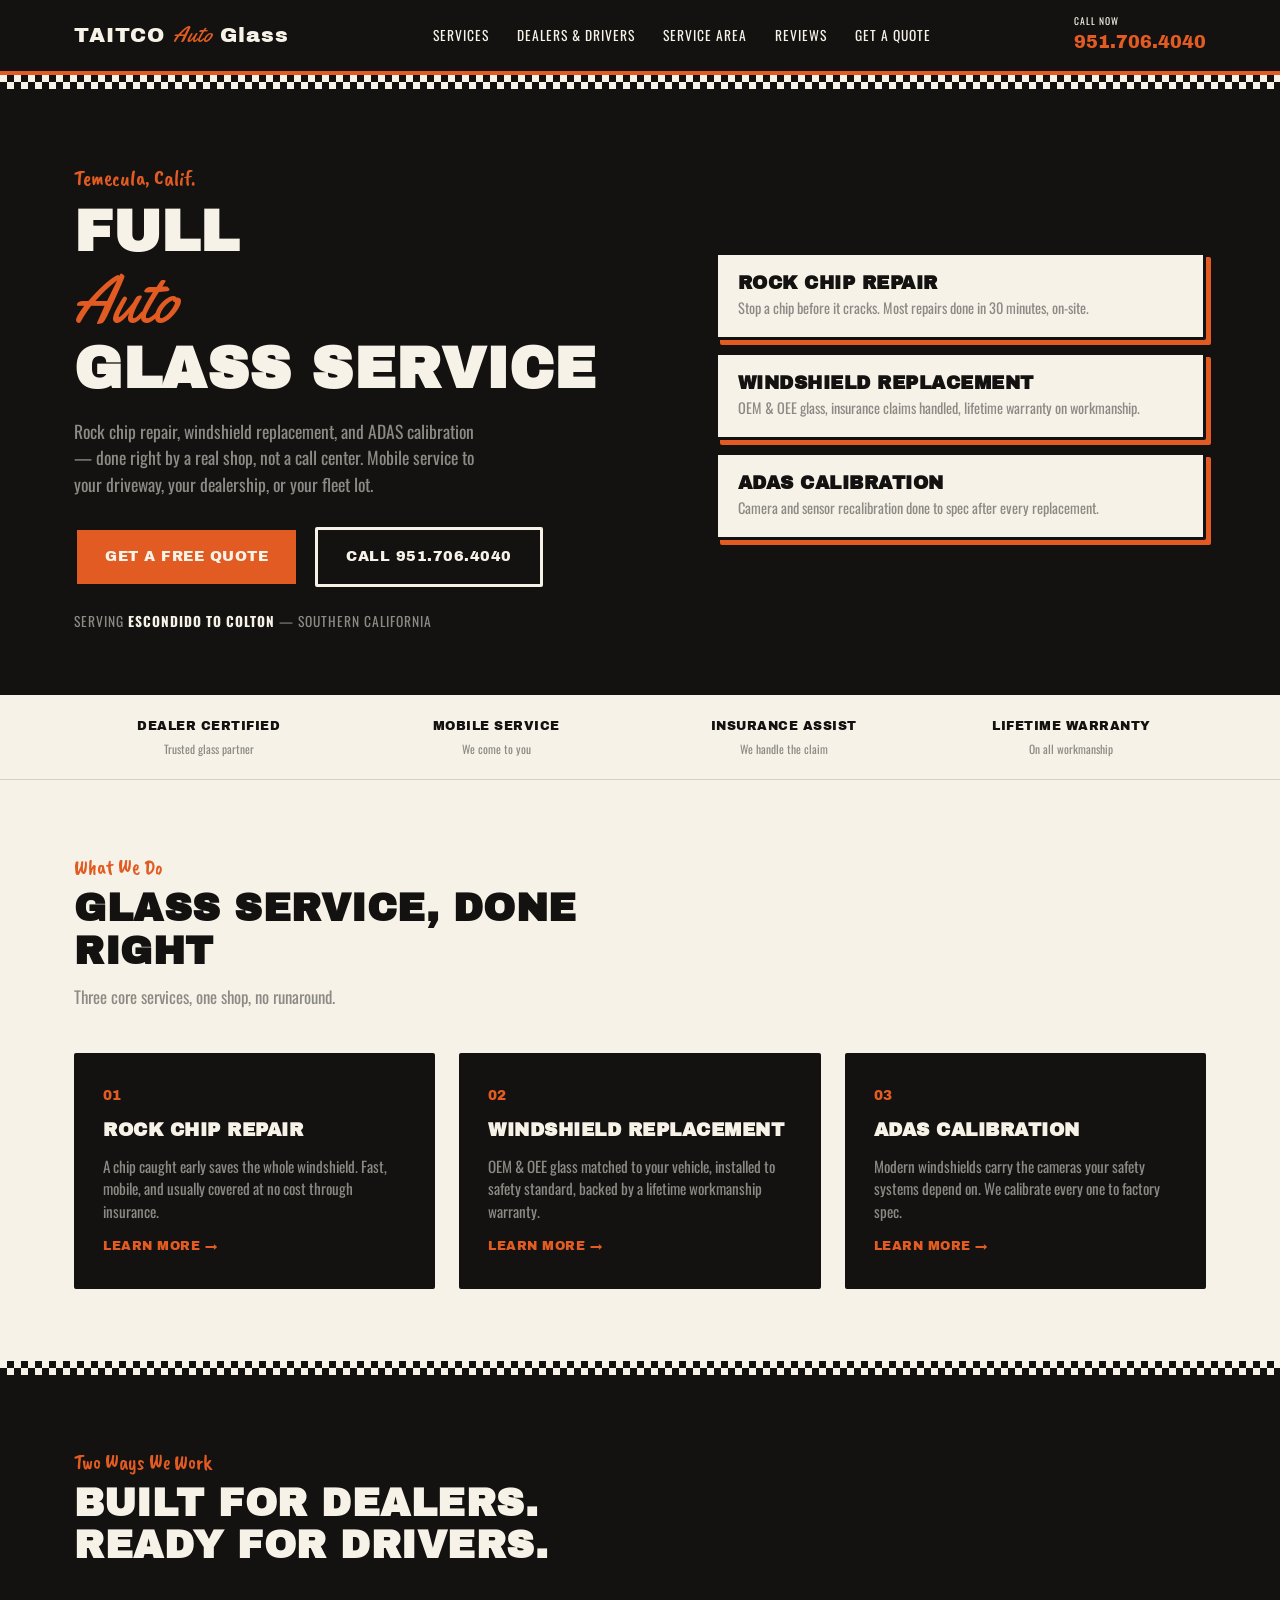
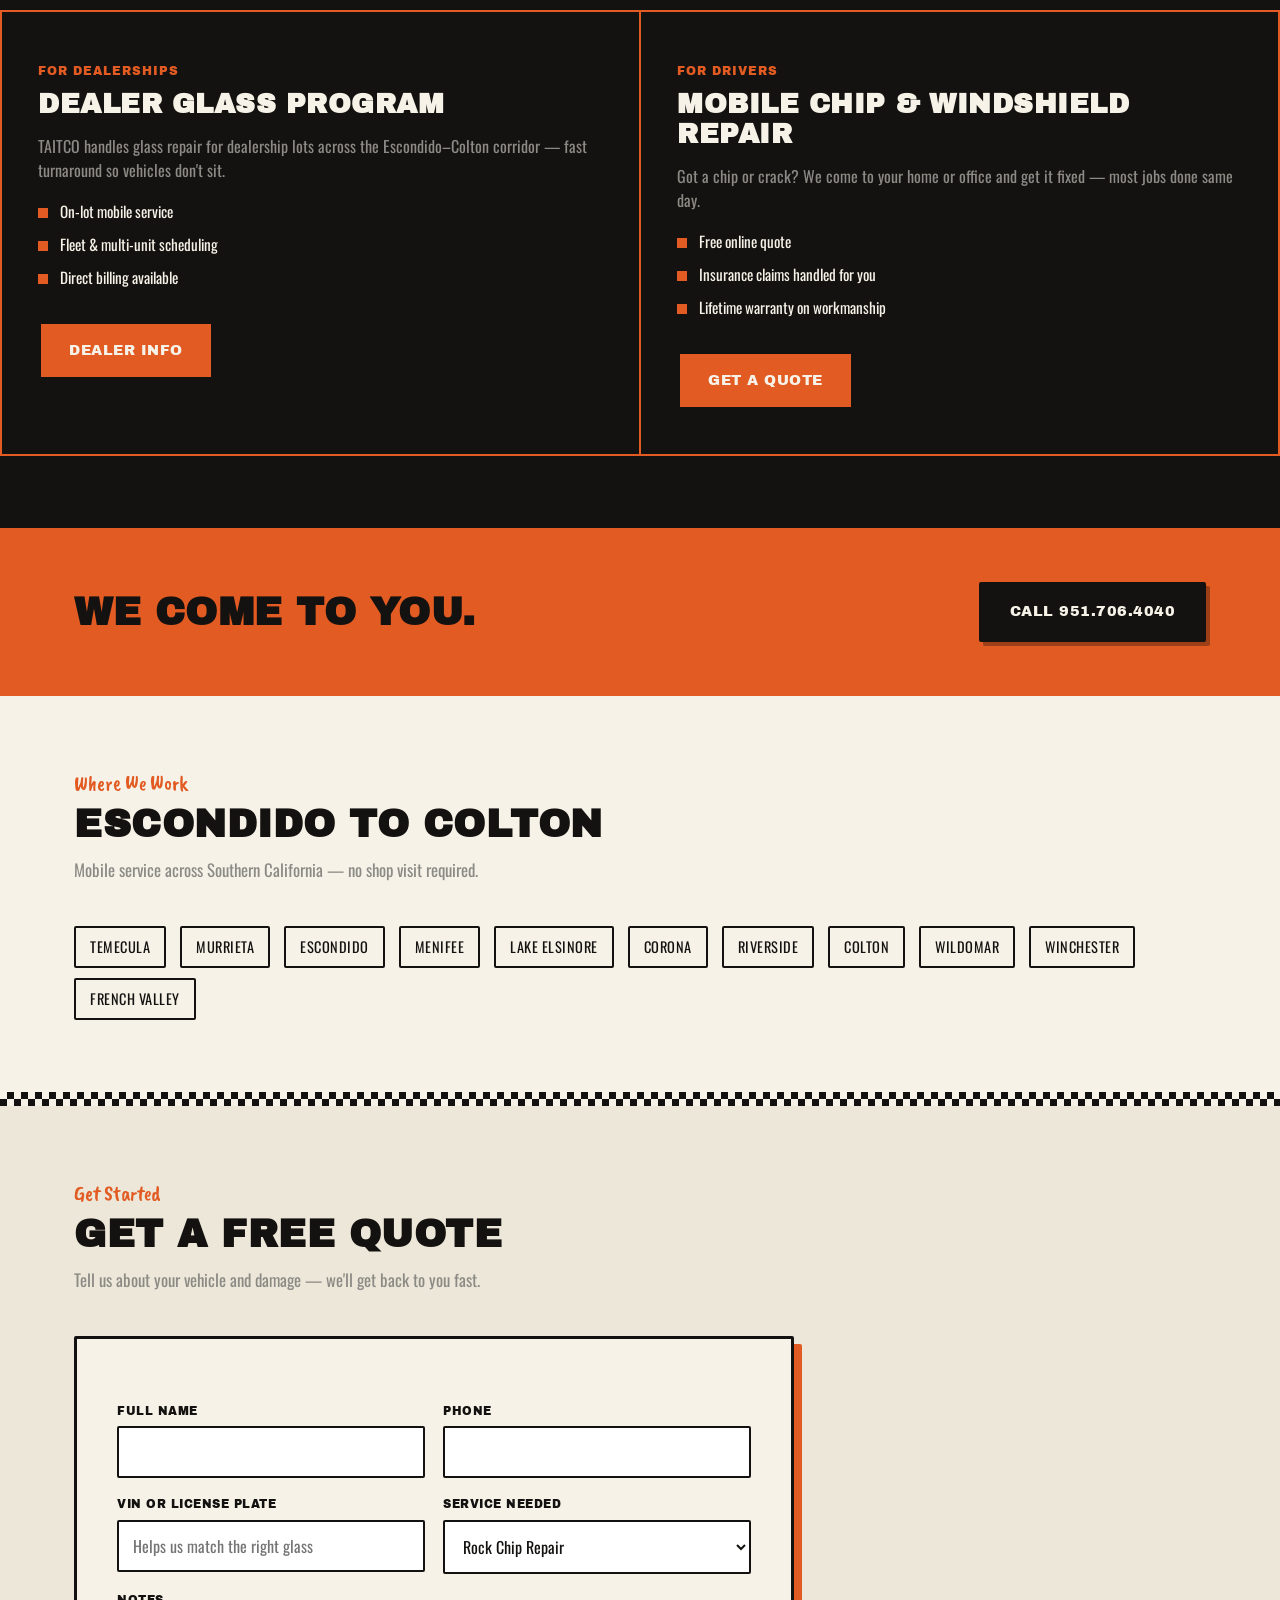
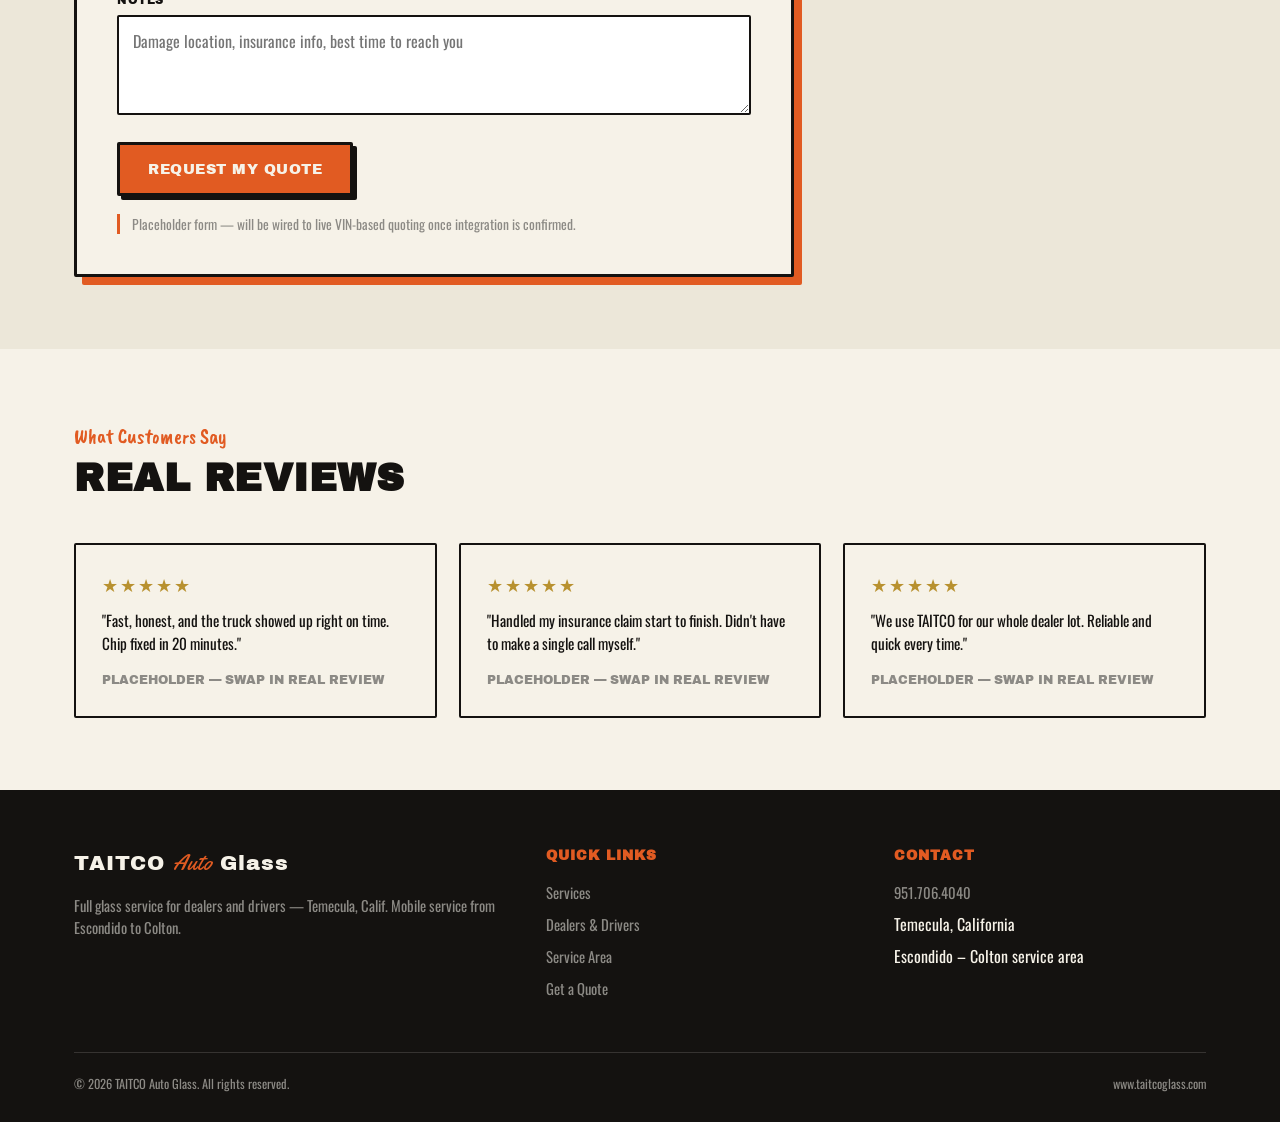
==== index.html @ d85e145a "Homepage scaffold: hero, services, dealer/retail split, quote form, reviews, footer" ====
<!DOCTYPE html>
<html lang="en">
<head>
<meta charset="UTF-8">
<meta name="viewport" content="width=device-width, initial-scale=1.0">
<title>TAITCO Auto Glass | Windshield Repair &amp; Replacement — Temecula, CA</title>
<meta name="description" content="TAITCO Auto Glass — rock chip repair, windshield replacement, and ADAS calibration for dealers and drivers from Escondido to Colton. Mobile service. Call 951.706.4040.">
<link rel="preconnect" href="https://fonts.googleapis.com">
<link href="https://fonts.googleapis.com/css2?family=Archivo+Black&family=Caveat+Brush&family=Oswald:wght@400;500;600&family=Yellowtail&display=swap" rel="stylesheet">
<link rel="stylesheet" href="css/style.css">
</head>
<body>

<header class="site-header">
  <div class="wrap">
    <div class="brand">TAITCO <span class="script">Auto</span> Glass</div>
    <nav class="main-nav">
      <a href="#services">Services</a>
      <a href="#dealer-retail">Dealers &amp; Drivers</a>
      <a href="#service-area">Service Area</a>
      <a href="#reviews">Reviews</a>
      <a href="#quote">Get a Quote</a>
    </nav>
    <a href="tel:9517064040" class="header-phone">
      <small>Call Now</small>
      951.706.4040
    </a>
  </div>
</header>

<div class="flag-divider"></div>

<!-- HERO -->
<section class="hero">
  <div class="wrap">
    <div>
      <span class="hero-eyebrow">Temecula, Calif.</span>
      <h1>Full <span class="script">Auto</span> Glass Service</h1>
      <p class="hero-sub">Rock chip repair, windshield replacement, and ADAS calibration — done right by a real shop, not a call center. Mobile service to your driveway, your dealership, or your fleet lot.</p>
      <div class="hero-actions">
        <a href="#quote" class="btn btn-primary">Get a Free Quote</a>
        <a href="tel:9517064040" class="btn btn-ghost" style="border-color:#F6F2E8;color:#F6F2E8;">Call 951.706.4040</a>
      </div>
      <p class="hero-service-area">Serving <strong>Escondido to Colton</strong> &mdash; Southern California</p>
    </div>
    <div class="hero-services">
      <div class="hero-service-card">
        <h3>Rock Chip Repair</h3>
        <p>Stop a chip before it cracks. Most repairs done in 30 minutes, on-site.</p>
      </div>
      <div class="hero-service-card">
        <h3>Windshield Replacement</h3>
        <p>OEM &amp; OEE glass, insurance claims handled, lifetime warranty on workmanship.</p>
      </div>
      <div class="hero-service-card">
        <h3>ADAS Calibration</h3>
        <p>Camera and sensor recalibration done to spec after every replacement.</p>
      </div>
    </div>
  </div>
</section>

<!-- TRUST BAR -->
<div class="trust-bar">
  <div class="wrap">
    <div class="trust-item">Dealer Certified<span>Trusted glass partner</span></div>
    <div class="trust-item">Mobile Service<span>We come to you</span></div>
    <div class="trust-item">Insurance Assist<span>We handle the claim</span></div>
    <div class="trust-item">Lifetime Warranty<span>On all workmanship</span></div>
  </div>
</div>

<!-- SERVICES -->
<section id="services">
  <div class="wrap">
    <div class="section-head">
      <span class="section-eyebrow">What We Do</span>
      <h2>Glass Service, Done Right</h2>
      <p>Three core services, one shop, no runaround.</p>
    </div>
    <div class="services-grid">
      <div class="service-card">
        <span class="num">01</span>
        <h3>Rock Chip Repair</h3>
        <p>A chip caught early saves the whole windshield. Fast, mobile, and usually covered at no cost through insurance.</p>
        <a href="services/rock-chip-repair.html" class="learn">Learn More &rarr;</a>
      </div>
      <div class="service-card">
        <span class="num">02</span>
        <h3>Windshield Replacement</h3>
        <p>OEM &amp; OEE glass matched to your vehicle, installed to safety standard, backed by a lifetime workmanship warranty.</p>
        <a href="services/windshield-replacement.html" class="learn">Learn More &rarr;</a>
      </div>
      <div class="service-card">
        <span class="num">03</span>
        <h3>ADAS Calibration</h3>
        <p>Modern windshields carry the cameras your safety systems depend on. We calibrate every one to factory spec.</p>
        <a href="services/adas-calibration.html" class="learn">Learn More &rarr;</a>
      </div>
    </div>
  </div>
</section>

<div class="flag-divider"></div>

<!-- DEALER / RETAIL SPLIT -->
<section id="dealer-retail" class="split">
  <div class="wrap">
    <div class="section-head" style="color:#F6F2E8;">
      <span class="section-eyebrow">Two Ways We Work</span>
      <h2 style="color:#F6F2E8;">Built for Dealers. Ready for Drivers.</h2>
    </div>
  </div>
  <div class="split-grid">
    <div class="split-panel">
      <span class="tag">For Dealerships</span>
      <h3>Dealer Glass Program</h3>
      <p>TAITCO handles glass repair for dealership lots across the Escondido&ndash;Colton corridor &mdash; fast turnaround so vehicles don't sit.</p>
      <ul>
        <li>On-lot mobile service</li>
        <li>Fleet &amp; multi-unit scheduling</li>
        <li>Direct billing available</li>
      </ul>
      <a href="dealer.html" class="btn btn-primary">Dealer Info</a>
    </div>
    <div class="split-panel">
      <span class="tag">For Drivers</span>
      <h3>Mobile Chip &amp; Windshield Repair</h3>
      <p>Got a chip or crack? We come to your home or office and get it fixed &mdash; most jobs done same day.</p>
      <ul>
        <li>Free online quote</li>
        <li>Insurance claims handled for you</li>
        <li>Lifetime warranty on workmanship</li>
      </ul>
      <a href="#quote" class="btn btn-primary">Get a Quote</a>
    </div>
  </div>
</section>

<!-- MOBILE CALLOUT -->
<div class="mobile-callout">
  <div class="wrap">
    <h2 class="mt-0">We Come To You.</h2>
    <a href="tel:9517064040" class="btn btn-dark">Call 951.706.4040</a>
  </div>
</div>

<!-- SERVICE AREA -->
<section id="service-area">
  <div class="wrap">
    <div class="section-head">
      <span class="section-eyebrow">Where We Work</span>
      <h2>Escondido to Colton</h2>
      <p>Mobile service across Southern California — no shop visit required.</p>
    </div>
    <div class="area-list">
      <span>Temecula</span><span>Murrieta</span><span>Escondido</span><span>Menifee</span>
      <span>Lake Elsinore</span><span>Corona</span><span>Riverside</span><span>Colton</span>
      <span>Wildomar</span><span>Winchester</span><span>French Valley</span>
    </div>
  </div>
</section>

<div class="flag-divider"></div>

<!-- QUOTE FORM -->
<section id="quote" class="quote-section">
  <div class="wrap">
    <div class="section-head">
      <span class="section-eyebrow">Get Started</span>
      <h2>Get a Free Quote</h2>
      <p>Tell us about your vehicle and damage — we'll get back to you fast.</p>
    </div>
    <div class="quote-box">
      <!-- OMEGA EDI WEB QUOTER — embed target -->
      <!-- Replace this form with Omega's embed snippet once API/embed method is confirmed -->
      <form id="quote-form">
        <div class="form-grid two-col">
          <div>
            <label for="name">Full Name</label>
            <input type="text" id="name" name="name" required>
          </div>
          <div>
            <label for="phone">Phone</label>
            <input type="tel" id="phone" name="phone" required>
          </div>
        </div>
        <div class="form-grid two-col" style="margin-top:18px;">
          <div>
            <label for="vin">VIN or License Plate</label>
            <input type="text" id="vin" name="vin" placeholder="Helps us match the right glass">
          </div>
          <div>
            <label for="service">Service Needed</label>
            <select id="service" name="service">
              <option>Rock Chip Repair</option>
              <option>Windshield Replacement</option>
              <option>ADAS Calibration</option>
              <option>Not Sure</option>
            </select>
          </div>
        </div>
        <div style="margin-top:18px;">
          <label for="notes">Notes</label>
          <textarea id="notes" name="notes" rows="3" placeholder="Damage location, insurance info, best time to reach you"></textarea>
        </div>
        <button type="submit" class="btn btn-primary" style="margin-top:22px;">Request My Quote</button>
      </form>
      <p class="quote-note">Placeholder form — will be wired to live VIN-based quoting once integration is confirmed.</p>
    </div>
  </div>
</section>

<!-- REVIEWS -->
<section id="reviews">
  <div class="wrap">
    <div class="section-head">
      <span class="section-eyebrow">What Customers Say</span>
      <h2>Real Reviews</h2>
    </div>
    <div class="reviews-grid">
      <div class="review-card">
        <div class="stars">&#9733;&#9733;&#9733;&#9733;&#9733;</div>
        <p>"Fast, honest, and the truck showed up right on time. Chip fixed in 20 minutes."</p>
        <div class="who">Placeholder — swap in real review</div>
      </div>
      <div class="review-card">
        <div class="stars">&#9733;&#9733;&#9733;&#9733;&#9733;</div>
        <p>"Handled my insurance claim start to finish. Didn't have to make a single call myself."</p>
        <div class="who">Placeholder — swap in real review</div>
      </div>
      <div class="review-card">
        <div class="stars">&#9733;&#9733;&#9733;&#9733;&#9733;</div>
        <p>"We use TAITCO for our whole dealer lot. Reliable and quick every time."</p>
        <div class="who">Placeholder — swap in real review</div>
      </div>
    </div>
  </div>
</section>

<!-- FOOTER -->
<footer class="site-footer">
  <div class="wrap">
    <div class="footer-grid">
      <div>
        <div class="brand" style="margin-bottom:14px;">TAITCO <span class="script">Auto</span> Glass</div>
        <p>Full glass service for dealers and drivers &mdash; Temecula, Calif. Mobile service from Escondido to Colton.</p>
      </div>
      <div>
        <h4>Quick Links</h4>
        <ul>
          <li><a href="#services">Services</a></li>
          <li><a href="#dealer-retail">Dealers &amp; Drivers</a></li>
          <li><a href="#service-area">Service Area</a></li>
          <li><a href="#quote">Get a Quote</a></li>
        </ul>
      </div>
      <div>
        <h4>Contact</h4>
        <ul>
          <li><a href="tel:9517064040">951.706.4040</a></li>
          <li>Temecula, California</li>
          <li>Escondido &ndash; Colton service area</li>
        </ul>
      </div>
    </div>
    <div class="footer-bottom">
      <span>&copy; <span id="year"></span> TAITCO Auto Glass. All rights reserved.</span>
      <span>www.taitcoglass.com</span>
    </div>
  </div>
</footer>

<script src="js/main.js"></script>
</body>
</html>
---- css/style.css ----
/* ===========================================================
   TAITCO GLASS — Brand tokens
   =========================================================== */
:root {
  --ink: #141210;
  --cream: #F6F2E8;
  --gray: #8C8A85;
  --orange: #E15B22;
  --gold: #B8912F;

  --font-display: 'Archivo Black', sans-serif;
  --font-script: 'Yellowtail', cursive;
  --font-hand: 'Caveat Brush', cursive;
  --font-body: 'Oswald', sans-serif;

  --max-w: 1180px;
}

* { box-sizing: border-box; margin: 0; padding: 0; }

html { scroll-behavior: smooth; }

body {
  background: var(--cream);
  color: var(--ink);
  font-family: var(--font-body);
  font-weight: 400;
  line-height: 1.5;
  -webkit-font-smoothing: antialiased;
}

img { max-width: 100%; display: block; }

a { color: inherit; text-decoration: none; }

.wrap {
  max-width: var(--max-w);
  margin: 0 auto;
  padding: 0 24px;
}

h1, h2, h3 {
  font-family: var(--font-display);
  text-transform: uppercase;
  letter-spacing: 0.5px;
  line-height: 1.1;
}

h1 { font-size: clamp(2.1rem, 5vw, 3.6rem); }
h2 { font-size: clamp(1.6rem, 3.5vw, 2.4rem); }
h3 { font-size: 1.15rem; }

.script { font-family: var(--font-script); font-weight: 400; text-transform: none; letter-spacing: 0; }
.hand { font-family: var(--font-hand); text-transform: none; letter-spacing: 0; }

/* Buttons */
.btn {
  display: inline-flex;
  align-items: center;
  gap: 10px;
  font-family: var(--font-display);
  text-transform: uppercase;
  font-size: 0.9rem;
  letter-spacing: 0.5px;
  padding: 16px 28px;
  border: 3px solid var(--ink);
  border-radius: 2px;
  box-shadow: 4px 4px 0 var(--ink);
  transition: transform 0.12s ease, box-shadow 0.12s ease;
  cursor: pointer;
}
.btn:hover { transform: translate(2px, 2px); box-shadow: 2px 2px 0 var(--ink); }
.btn:active { transform: translate(4px, 4px); box-shadow: 0 0 0 var(--ink); }

.btn-primary { background: var(--orange); color: var(--cream); }
.btn-dark { background: var(--ink); color: var(--cream); }
.btn-ghost { background: transparent; color: var(--ink); }

/* ===========================================================
   HEADER
   =========================================================== */
.site-header {
  position: sticky;
  top: 0;
  z-index: 100;
  background: var(--ink);
  color: var(--cream);
  border-bottom: 4px solid var(--orange);
}
.site-header .wrap {
  display: flex;
  align-items: center;
  justify-content: space-between;
  padding-top: 14px;
  padding-bottom: 14px;
  gap: 16px;
}
.brand {
  font-family: var(--font-display);
  font-size: 1.3rem;
  letter-spacing: 1px;
}
.brand .script { color: var(--orange); font-size: 1.1em; }

.header-phone {
  font-family: var(--font-display);
  font-size: 1.1rem;
  color: var(--orange);
  white-space: nowrap;
}
.header-phone small {
  display: block;
  font-family: var(--font-body);
  text-transform: uppercase;
  font-size: 0.6rem;
  color: var(--cream);
  letter-spacing: 1px;
  margin-bottom: 2px;
}

.main-nav { display: none; }
@media (min-width: 900px) {
  .main-nav { display: flex; gap: 28px; }
  .main-nav a {
    font-family: var(--font-body);
    text-transform: uppercase;
    font-size: 0.85rem;
    letter-spacing: 1px;
  }
  .main-nav a:hover { color: var(--orange); }
}

/* ===========================================================
   FLAG DIVIDER — signature element
   =========================================================== */
.flag-divider {
  height: 14px;
  background-image: linear-gradient(45deg, var(--ink) 25%, transparent 25%),
    linear-gradient(-45deg, var(--ink) 25%, transparent 25%),
    linear-gradient(45deg, transparent 75%, var(--ink) 75%),
    linear-gradient(-45deg, transparent 75%, var(--ink) 75%);
  background-size: 14px 14px;
  background-position: 0 0, 0 7px, 7px -7px, -7px 0px;
  background-color: var(--cream);
}

/* ===========================================================
   HERO
   =========================================================== */
.hero {
  background: var(--ink);
  color: var(--cream);
  padding: 72px 0 64px;
  position: relative;
  overflow: hidden;
}
.hero .wrap {
  display: grid;
  gap: 40px;
}
@media (min-width: 900px) {
  .hero .wrap { grid-template-columns: 1.1fr 0.9fr; align-items: center; }
}
.hero-eyebrow {
  font-family: var(--font-hand);
  color: var(--orange);
  font-size: 1.4rem;
}
.hero h1 { margin-top: 6px; }
.hero h1 .script { color: var(--orange); display: block; font-size: 1.15em; }
.hero-sub {
  margin-top: 18px;
  font-size: 1.1rem;
  color: var(--gray);
  max-width: 46ch;
}
.hero-actions {
  margin-top: 30px;
  display: flex;
  flex-wrap: wrap;
  gap: 16px;
}
.hero-service-area {
  margin-top: 24px;
  font-size: 0.85rem;
  text-transform: uppercase;
  letter-spacing: 1px;
  color: var(--gray);
}
.hero-service-area strong { color: var(--cream); }

.hero-services {
  display: grid;
  gap: 12px;
}
.hero-service-card {
  background: var(--cream);
  color: var(--ink);
  border: 3px solid var(--ink);
  border-radius: 2px;
  padding: 18px 20px;
  box-shadow: 5px 5px 0 var(--orange);
}
.hero-service-card h3 { color: var(--ink); }
.hero-service-card p { font-size: 0.9rem; color: var(--gray); margin-top: 4px; }

/* ===========================================================
   TRUST BAR
   =========================================================== */
.trust-bar {
  background: var(--cream);
  border-bottom: 1px solid rgba(20,18,16,0.15);
  padding: 22px 0;
}
.trust-bar .wrap {
  display: grid;
  grid-template-columns: repeat(2, 1fr);
  gap: 18px;
  text-align: center;
}
@media (min-width: 700px) {
  .trust-bar .wrap { grid-template-columns: repeat(4, 1fr); }
}
.trust-item {
  font-family: var(--font-display);
  font-size: 0.78rem;
  text-transform: uppercase;
  letter-spacing: 0.5px;
  color: var(--ink);
}
.trust-item span {
  display: block;
  font-family: var(--font-body);
  color: var(--gray);
  font-size: 0.72rem;
  text-transform: none;
  letter-spacing: 0;
  margin-top: 4px;
}

/* ===========================================================
   SECTION SHARED
   =========================================================== */
section { padding: 72px 0; }
.section-head { max-width: 620px; margin-bottom: 44px; }
.section-eyebrow {
  font-family: var(--font-hand);
  color: var(--orange);
  font-size: 1.3rem;
  display: block;
  margin-bottom: 4px;
}
.section-head p { color: var(--gray); margin-top: 12px; font-size: 1.05rem; }

/* ===========================================================
   SERVICES GRID
   =========================================================== */
.services-grid {
  display: grid;
  gap: 24px;
  grid-template-columns: 1fr;
}
@media (min-width: 700px) {
  .services-grid { grid-template-columns: repeat(3, 1fr); }
}
.service-card {
  background: var(--ink);
  color: var(--cream);
  border-radius: 2px;
  padding: 30px 26px;
  display: flex;
  flex-direction: column;
  gap: 14px;
  border: 3px solid var(--ink);
  transition: border-color 0.15s ease;
}
.service-card:hover { border-color: var(--orange); }
.service-card .num {
  font-family: var(--font-display);
  color: var(--orange);
  font-size: 0.85rem;
}
.service-card h3 { color: var(--cream); }
.service-card p { color: var(--gray); font-size: 0.95rem; flex-grow: 1; }
.service-card .learn {
  font-family: var(--font-display);
  font-size: 0.78rem;
  text-transform: uppercase;
  color: var(--orange);
  letter-spacing: 0.5px;
}

/* ===========================================================
   DEALER / RETAIL SPLIT — signature section
   =========================================================== */
.split {
  background: var(--ink);
  color: var(--cream);
}
.split-grid {
  display: grid;
  gap: 2px;
  background: var(--orange);
  border: 2px solid var(--orange);
}
@media (min-width: 800px) {
  .split-grid { grid-template-columns: 1fr 1fr; }
}
.split-panel {
  background: var(--ink);
  padding: 44px 36px;
}
.split-panel .tag {
  font-family: var(--font-display);
  font-size: 0.75rem;
  letter-spacing: 1px;
  color: var(--orange);
  text-transform: uppercase;
}
.split-panel h3 { margin-top: 10px; color: var(--cream); font-size: 1.7rem; }
.split-panel p { color: var(--gray); margin-top: 14px; }
.split-panel ul { margin-top: 18px; list-style: none; }
.split-panel li {
  padding-left: 22px;
  position: relative;
  margin-bottom: 10px;
  font-size: 0.95rem;
  color: var(--cream);
}
.split-panel li::before {
  content: "";
  position: absolute;
  left: 0;
  top: 8px;
  width: 10px;
  height: 10px;
  background: var(--orange);
}
.split-panel .btn { margin-top: 22px; }

/* ===========================================================
   MOBILE CALLOUT
   =========================================================== */
.mobile-callout {
  background: var(--orange);
  color: var(--ink);
  padding: 54px 0;
}
.mobile-callout .wrap {
  display: flex;
  flex-wrap: wrap;
  align-items: center;
  justify-content: space-between;
  gap: 24px;
}
.mobile-callout h2 { max-width: 560px; }
.mobile-callout .btn-dark { background: var(--ink); color: var(--cream); border-color: var(--ink); box-shadow: 4px 4px 0 rgba(0,0,0,0.3); }

/* ===========================================================
   SERVICE AREA
   =========================================================== */
.area-list {
  display: flex;
  flex-wrap: wrap;
  gap: 10px 14px;
  margin-top: 8px;
}
.area-list span {
  font-family: var(--font-body);
  font-size: 0.9rem;
  text-transform: uppercase;
  letter-spacing: 0.5px;
  padding: 8px 14px;
  border: 2px solid var(--ink);
  border-radius: 2px;
}

/* ===========================================================
   QUOTE FORM
   =========================================================== */
.quote-section { background: #ECE7D9; }
.quote-box {
  background: var(--cream);
  border: 3px solid var(--ink);
  border-radius: 2px;
  box-shadow: 8px 8px 0 var(--orange);
  padding: 40px;
  max-width: 720px;
}
.form-grid { display: grid; gap: 18px; margin-top: 24px; }
@media (min-width: 640px) {
  .form-grid.two-col { grid-template-columns: 1fr 1fr; }
}
label {
  display: block;
  font-family: var(--font-display);
  font-size: 0.72rem;
  text-transform: uppercase;
  letter-spacing: 0.5px;
  margin-bottom: 6px;
}
input, select, textarea {
  width: 100%;
  font-family: var(--font-body);
  font-size: 1rem;
  padding: 12px 14px;
  border: 2px solid var(--ink);
  border-radius: 2px;
  background: #fff;
  color: var(--ink);
}
input:focus, select:focus, textarea:focus {
  outline: 3px solid var(--orange);
  outline-offset: 1px;
}
.quote-note {
  margin-top: 18px;
  font-size: 0.85rem;
  color: var(--gray);
  border-left: 3px solid var(--orange);
  padding-left: 12px;
}

/* ===========================================================
   REVIEWS
   =========================================================== */
.reviews-grid {
  display: grid;
  gap: 22px;
  grid-template-columns: 1fr;
}
@media (min-width: 700px) {
  .reviews-grid { grid-template-columns: repeat(3, 1fr); }
}
.review-card {
  background: var(--cream);
  border: 2px solid var(--ink);
  padding: 26px;
  border-radius: 2px;
}
.review-card .stars { color: var(--gold); font-size: 1.1rem; letter-spacing: 2px; }
.review-card p { margin-top: 12px; font-size: 0.95rem; }
.review-card .who {
  margin-top: 16px;
  font-family: var(--font-display);
  font-size: 0.78rem;
  text-transform: uppercase;
  color: var(--gray);
}

/* ===========================================================
   FOOTER
   =========================================================== */
.site-footer {
  background: var(--ink);
  color: var(--cream);
  padding: 56px 0 28px;
}
.footer-grid {
  display: grid;
  gap: 36px;
  grid-template-columns: 1fr;
}
@media (min-width: 800px) {
  .footer-grid { grid-template-columns: 1.4fr 1fr 1fr; }
}
.footer-grid h4 {
  font-family: var(--font-display);
  font-size: 0.85rem;
  text-transform: uppercase;
  letter-spacing: 1px;
  color: var(--orange);
  margin-bottom: 14px;
}
.footer-grid p, .footer-grid a { color: var(--gray); font-size: 0.92rem; }
.footer-grid ul { list-style: none; }
.footer-grid li { margin-bottom: 8px; }
.footer-grid a:hover { color: var(--cream); }
.footer-bottom {
  margin-top: 44px;
  padding-top: 22px;
  border-top: 1px solid rgba(246,242,232,0.15);
  font-size: 0.78rem;
  color: var(--gray);
  display: flex;
  flex-wrap: wrap;
  justify-content: space-between;
  gap: 10px;
}

/* Utility */
.center { text-align: center; }
.mt-0 { margin-top: 0; }
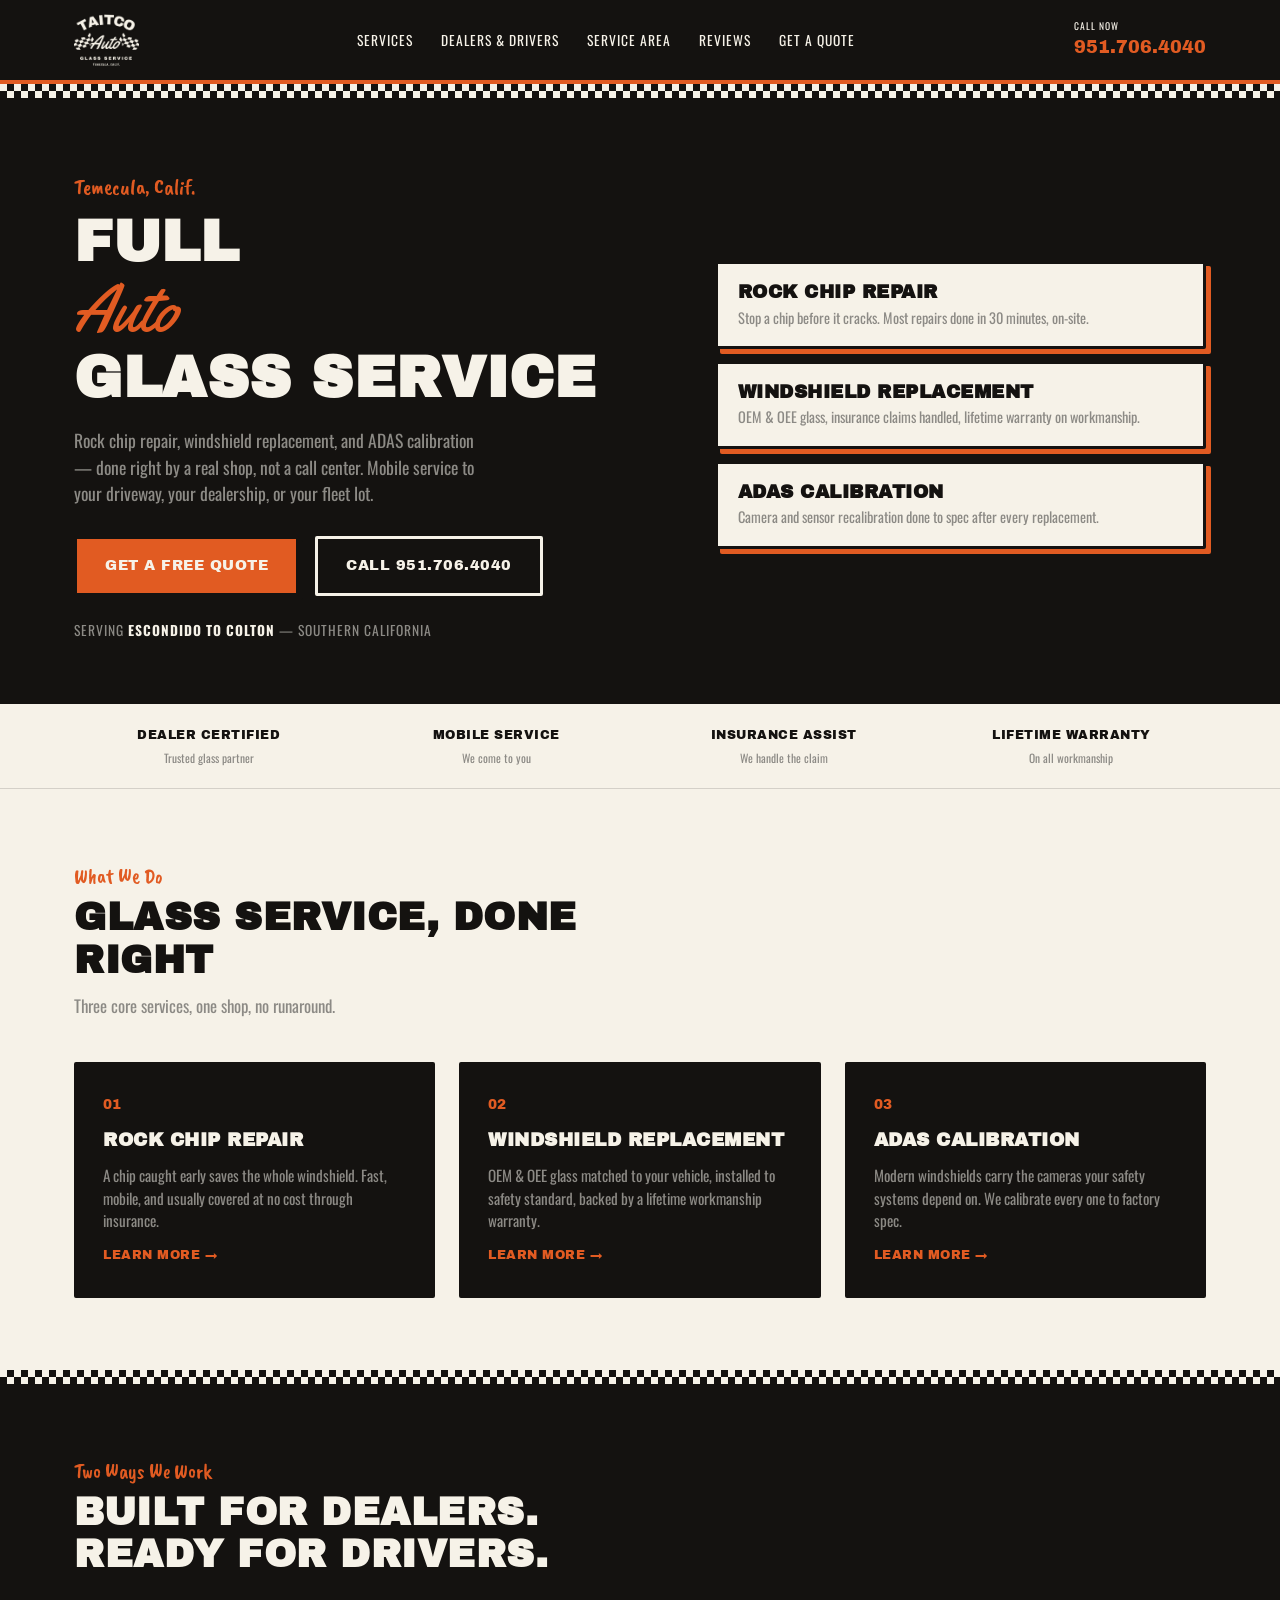
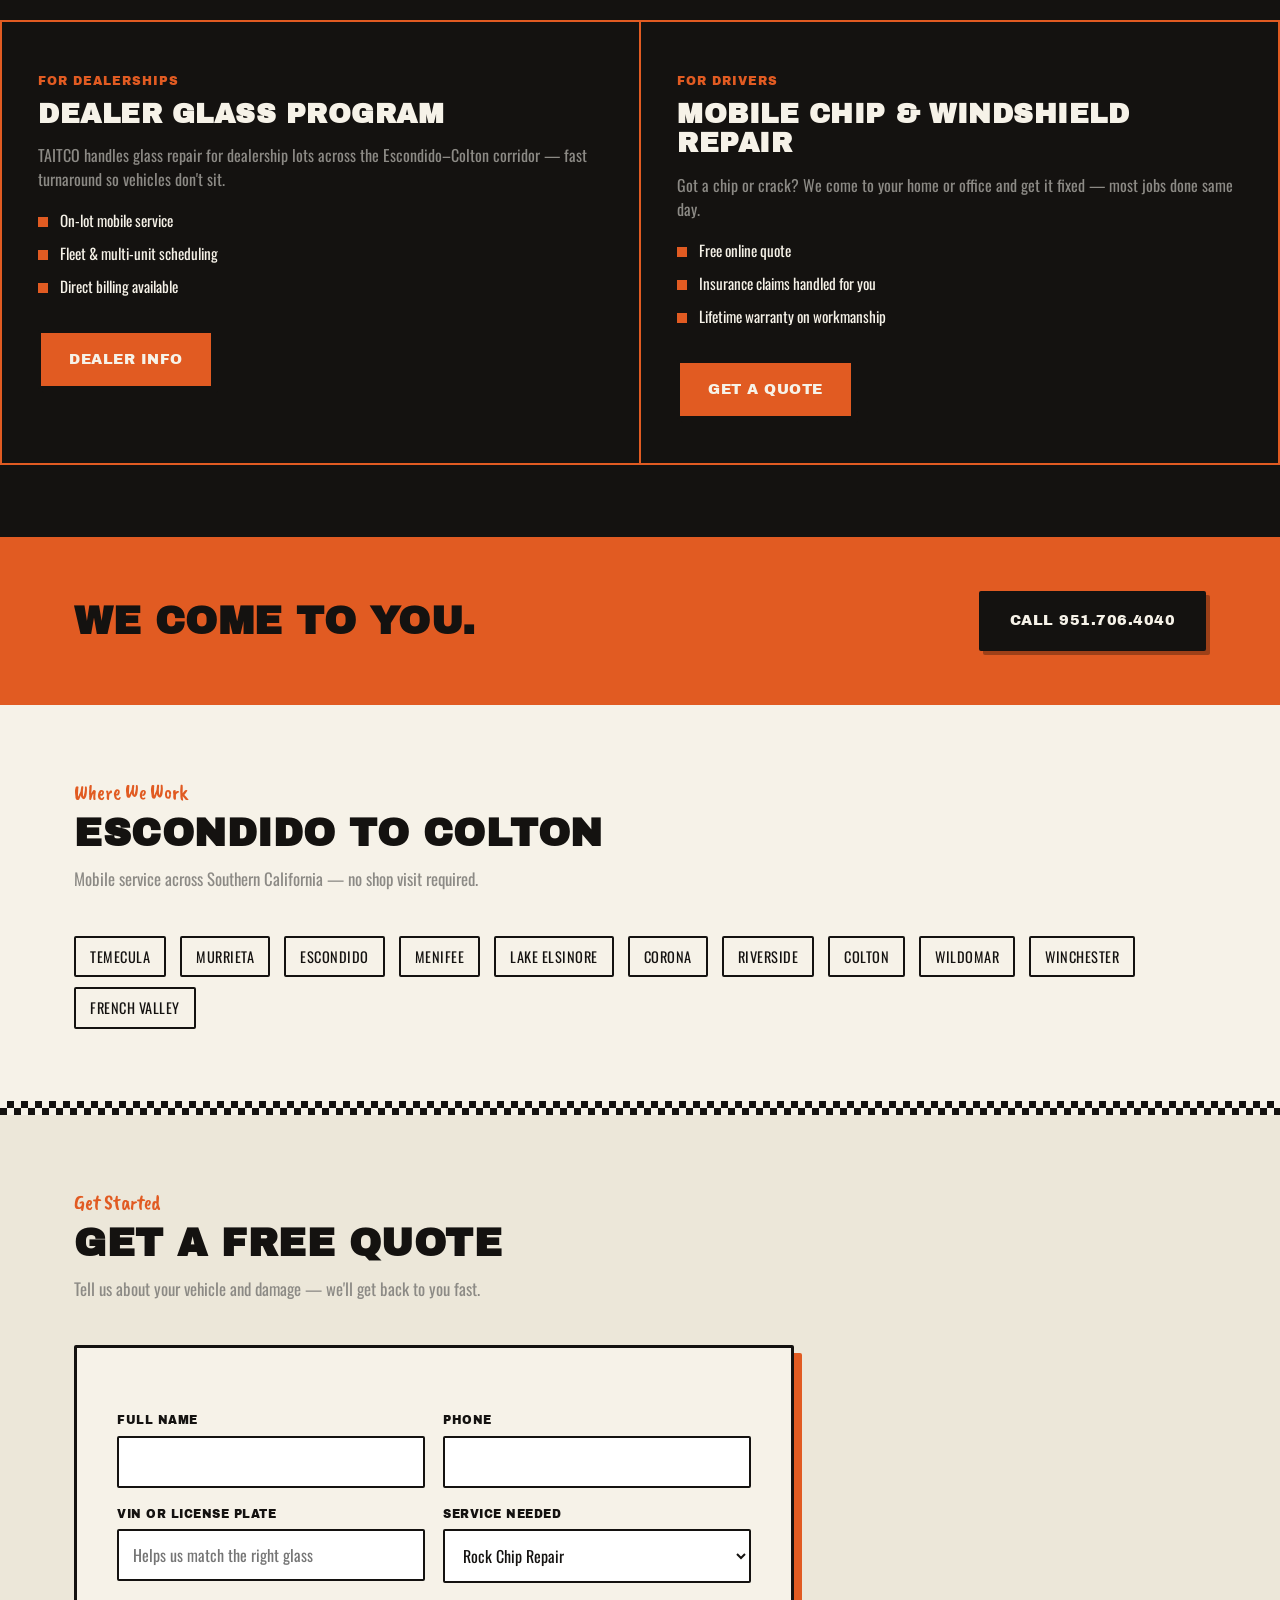
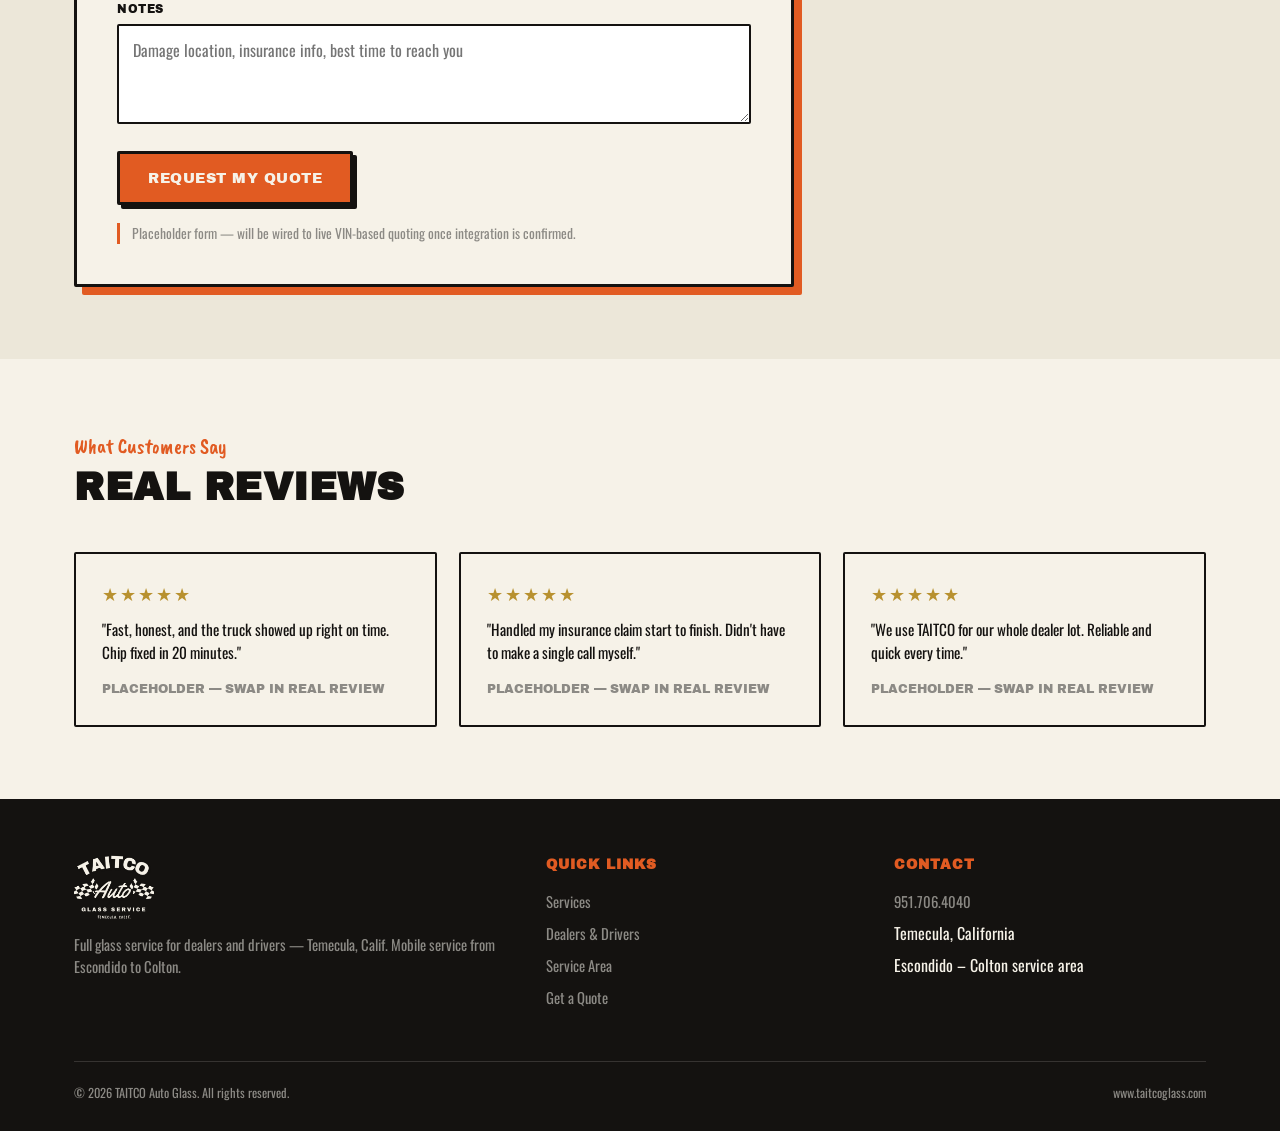
==== commit bf46d8d7: "Add real logo mark to header, footer, and favicon on all pages" ====
--- a/index.html
+++ b/index.html
@@ -7,13 +7,14 @@
 <meta name="description" content="TAITCO Auto Glass — rock chip repair, windshield replacement, and ADAS calibration for dealers and drivers from Escondido to Colton. Mobile service. Call 951.706.4040.">
 <link rel="preconnect" href="https://fonts.googleapis.com">
 <link href="https://fonts.googleapis.com/css2?family=Archivo+Black&family=Caveat+Brush&family=Oswald:wght@400;500;600&family=Yellowtail&display=swap" rel="stylesheet">
+<link rel="icon" type="image/png" href="images/taitco-logo.png">
 <link rel="stylesheet" href="css/style.css">
 </head>
 <body>
 
 <header class="site-header">
   <div class="wrap">
-    <div class="brand">TAITCO <span class="script">Auto</span> Glass</div>
+    <div class="brand"><img src="images/taitco-logo.png" alt="TAITCO Auto Glass Service — Temecula, Calif." class="brand-mark"></div>
     <nav class="main-nav">
       <a href="#services">Services</a>
       <a href="#dealer-retail">Dealers &amp; Drivers</a>
@@ -243,7 +244,7 @@
   <div class="wrap">
     <div class="footer-grid">
       <div>
-        <div class="brand" style="margin-bottom:14px;">TAITCO <span class="script">Auto</span> Glass</div>
+        <div class="brand" style="margin-bottom:14px;"><img src="images/taitco-logo.png" alt="TAITCO Auto Glass Service" class="brand-mark" style="height:64px;"></div>
         <p>Full glass service for dealers and drivers &mdash; Temecula, Calif. Mobile service from Escondido to Colton.</p>
       </div>
       <div>
--- a/css/style.css
+++ b/css/style.css
@@ -95,12 +95,9 @@
   padding-bottom: 14px;
   gap: 16px;
 }
-.brand {
-  font-family: var(--font-display);
-  font-size: 1.3rem;
-  letter-spacing: 1px;
-}
-.brand .script { color: var(--orange); font-size: 1.1em; }
+.brand { display: flex; align-items: center; }
+.brand-mark { height: 44px; width: auto; display: block; }
+@media (min-width: 900px) { .brand-mark { height: 52px; } }
 
 .header-phone {
   font-family: var(--font-display);
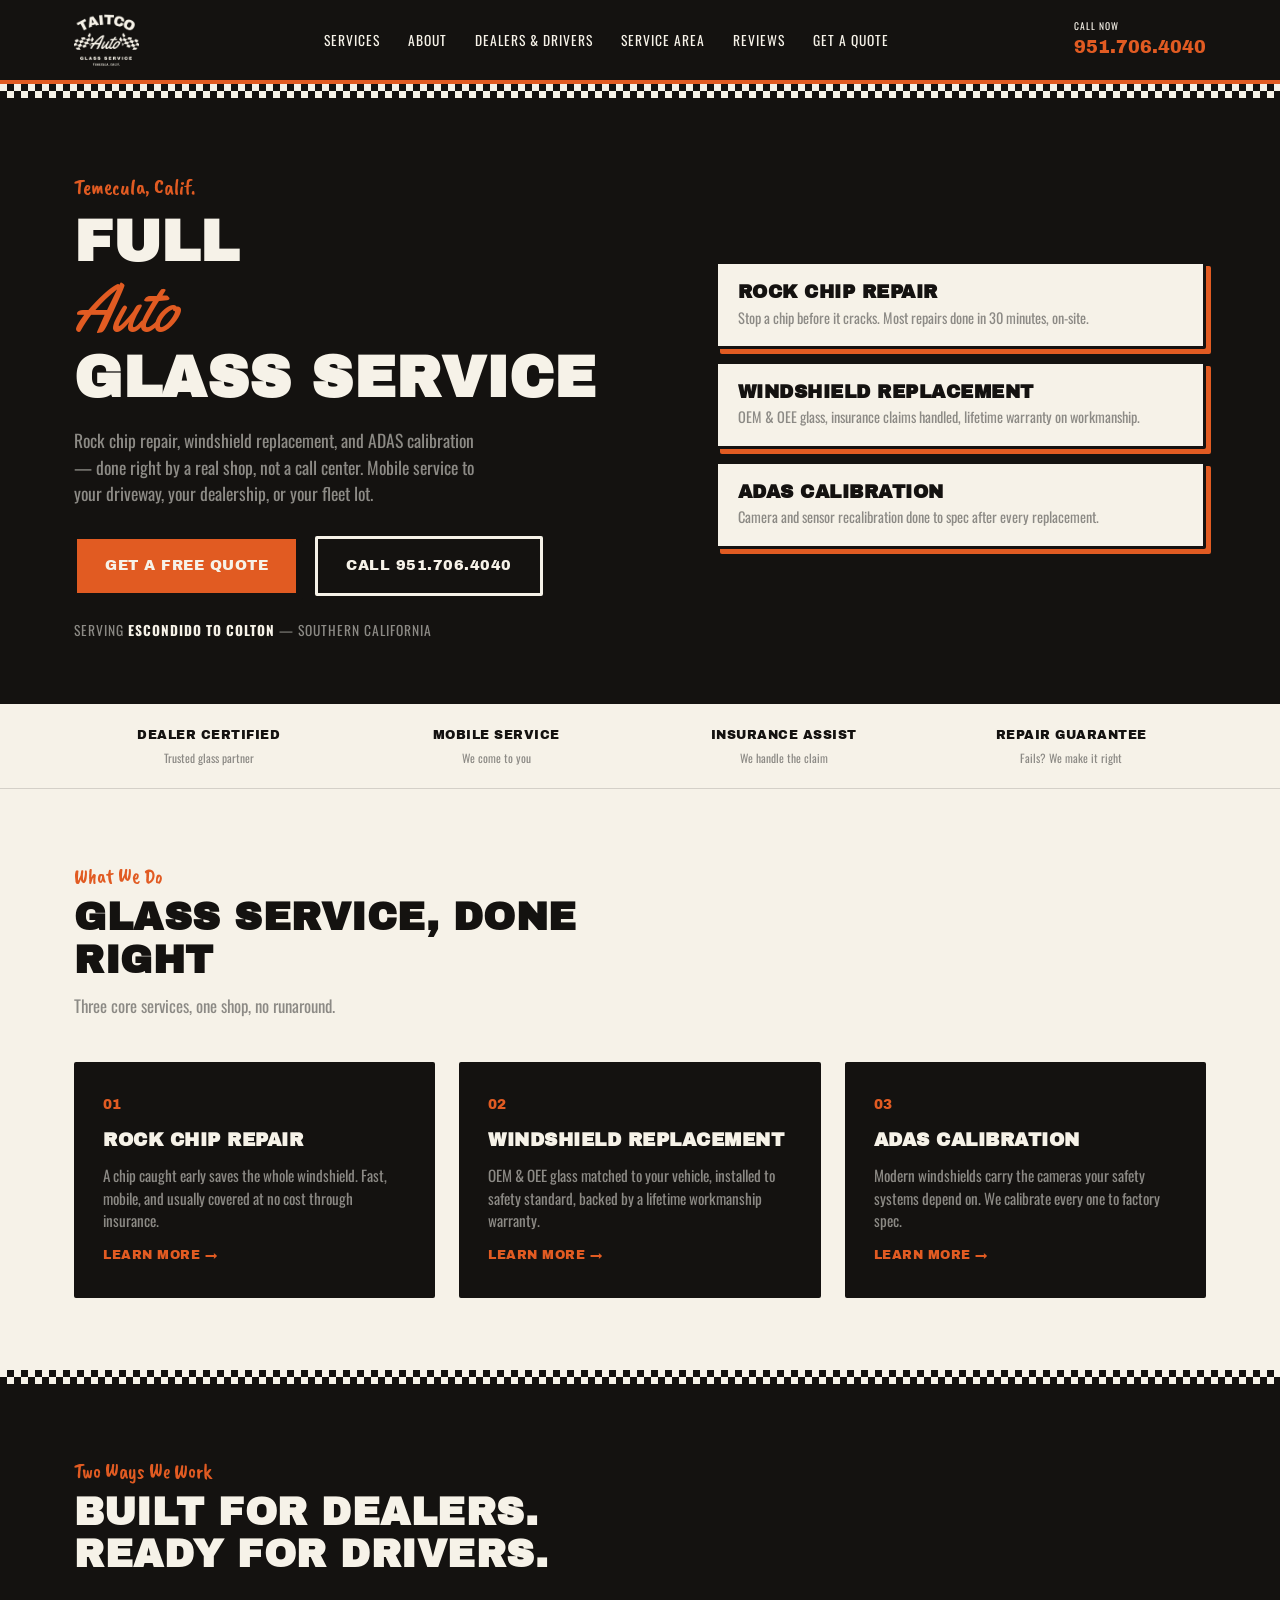
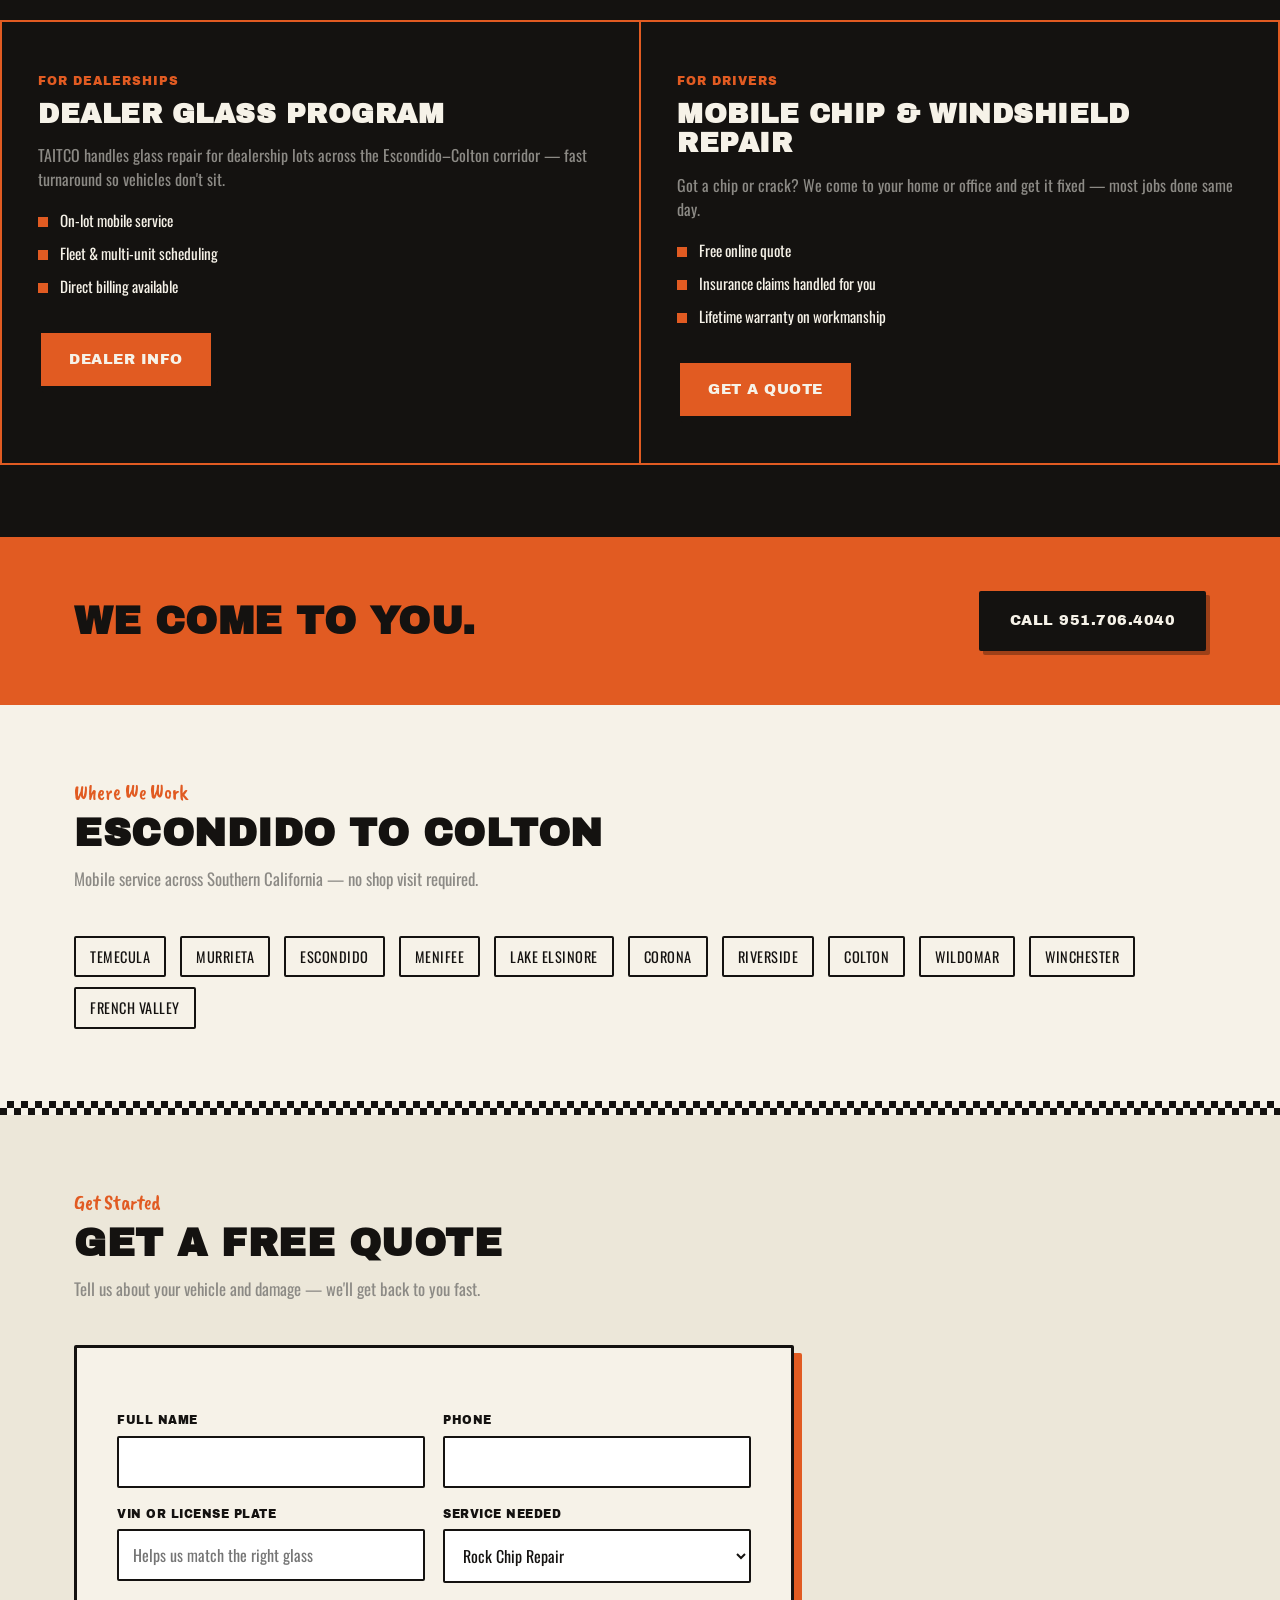
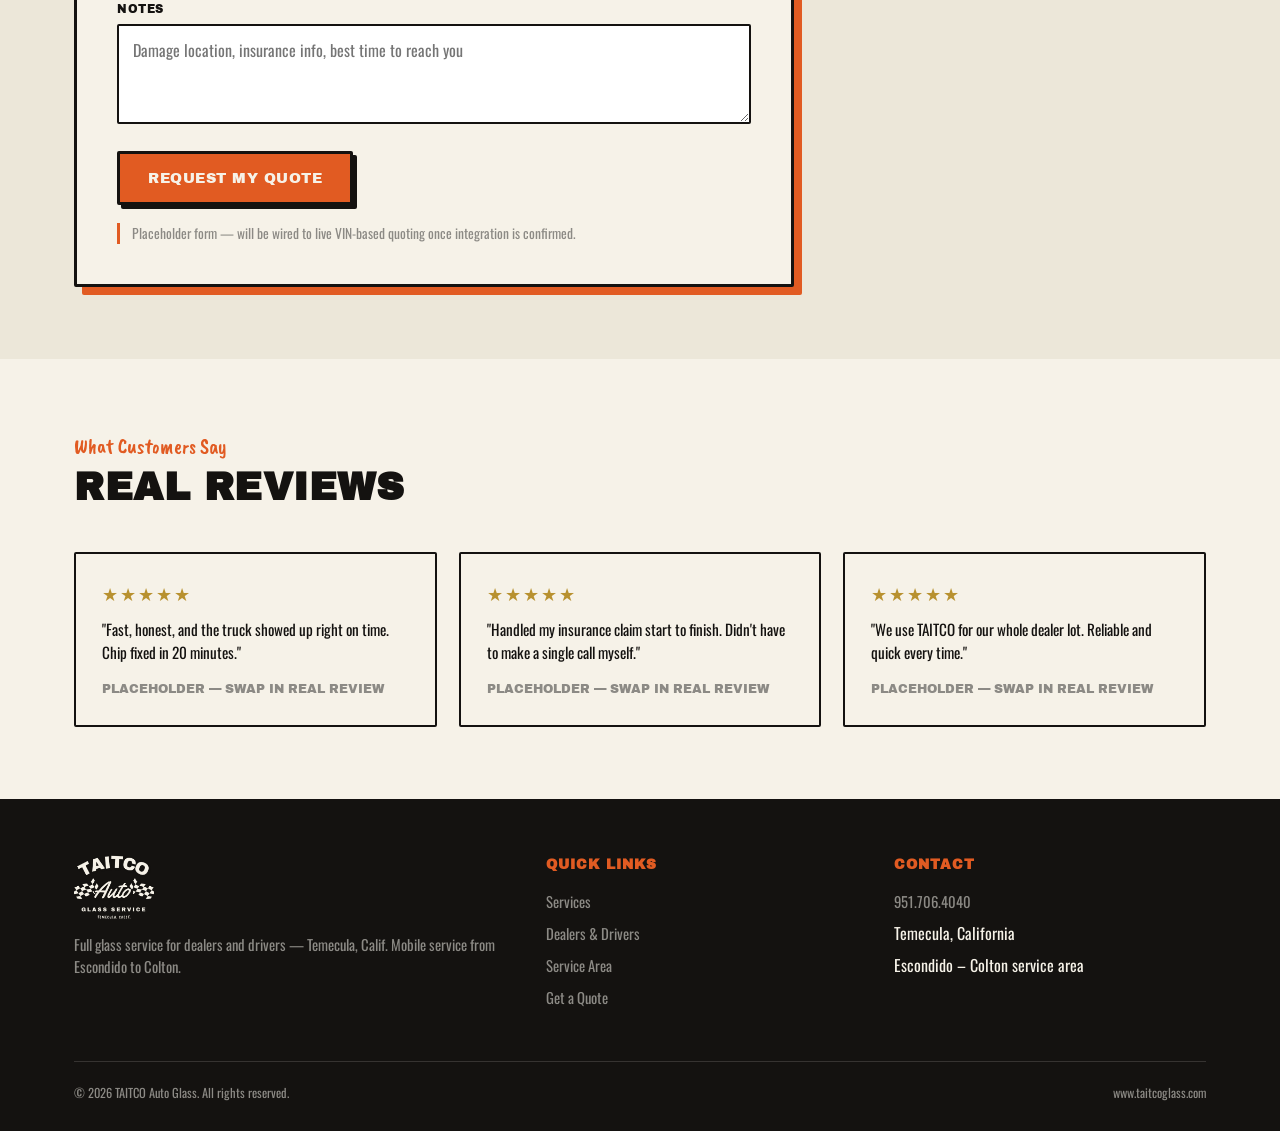
==== commit 7a6e1a65: "Add About page (real founder story), 3 service detail pages with FAQs, sharpen guarantee copy — mode" ====
--- a/index.html
+++ b/index.html
@@ -17,6 +17,7 @@
     <div class="brand"><img src="images/taitco-logo.png" alt="TAITCO Auto Glass Service — Temecula, Calif." class="brand-mark"></div>
     <nav class="main-nav">
       <a href="#services">Services</a>
+      <a href="about.html">About</a>
       <a href="#dealer-retail">Dealers &amp; Drivers</a>
       <a href="#service-area">Service Area</a>
       <a href="#reviews">Reviews</a>
@@ -67,7 +68,7 @@
     <div class="trust-item">Dealer Certified<span>Trusted glass partner</span></div>
     <div class="trust-item">Mobile Service<span>We come to you</span></div>
     <div class="trust-item">Insurance Assist<span>We handle the claim</span></div>
-    <div class="trust-item">Lifetime Warranty<span>On all workmanship</span></div>
+    <div class="trust-item">Repair Guarantee<span>Fails? We make it right</span></div>
   </div>
 </div>
 
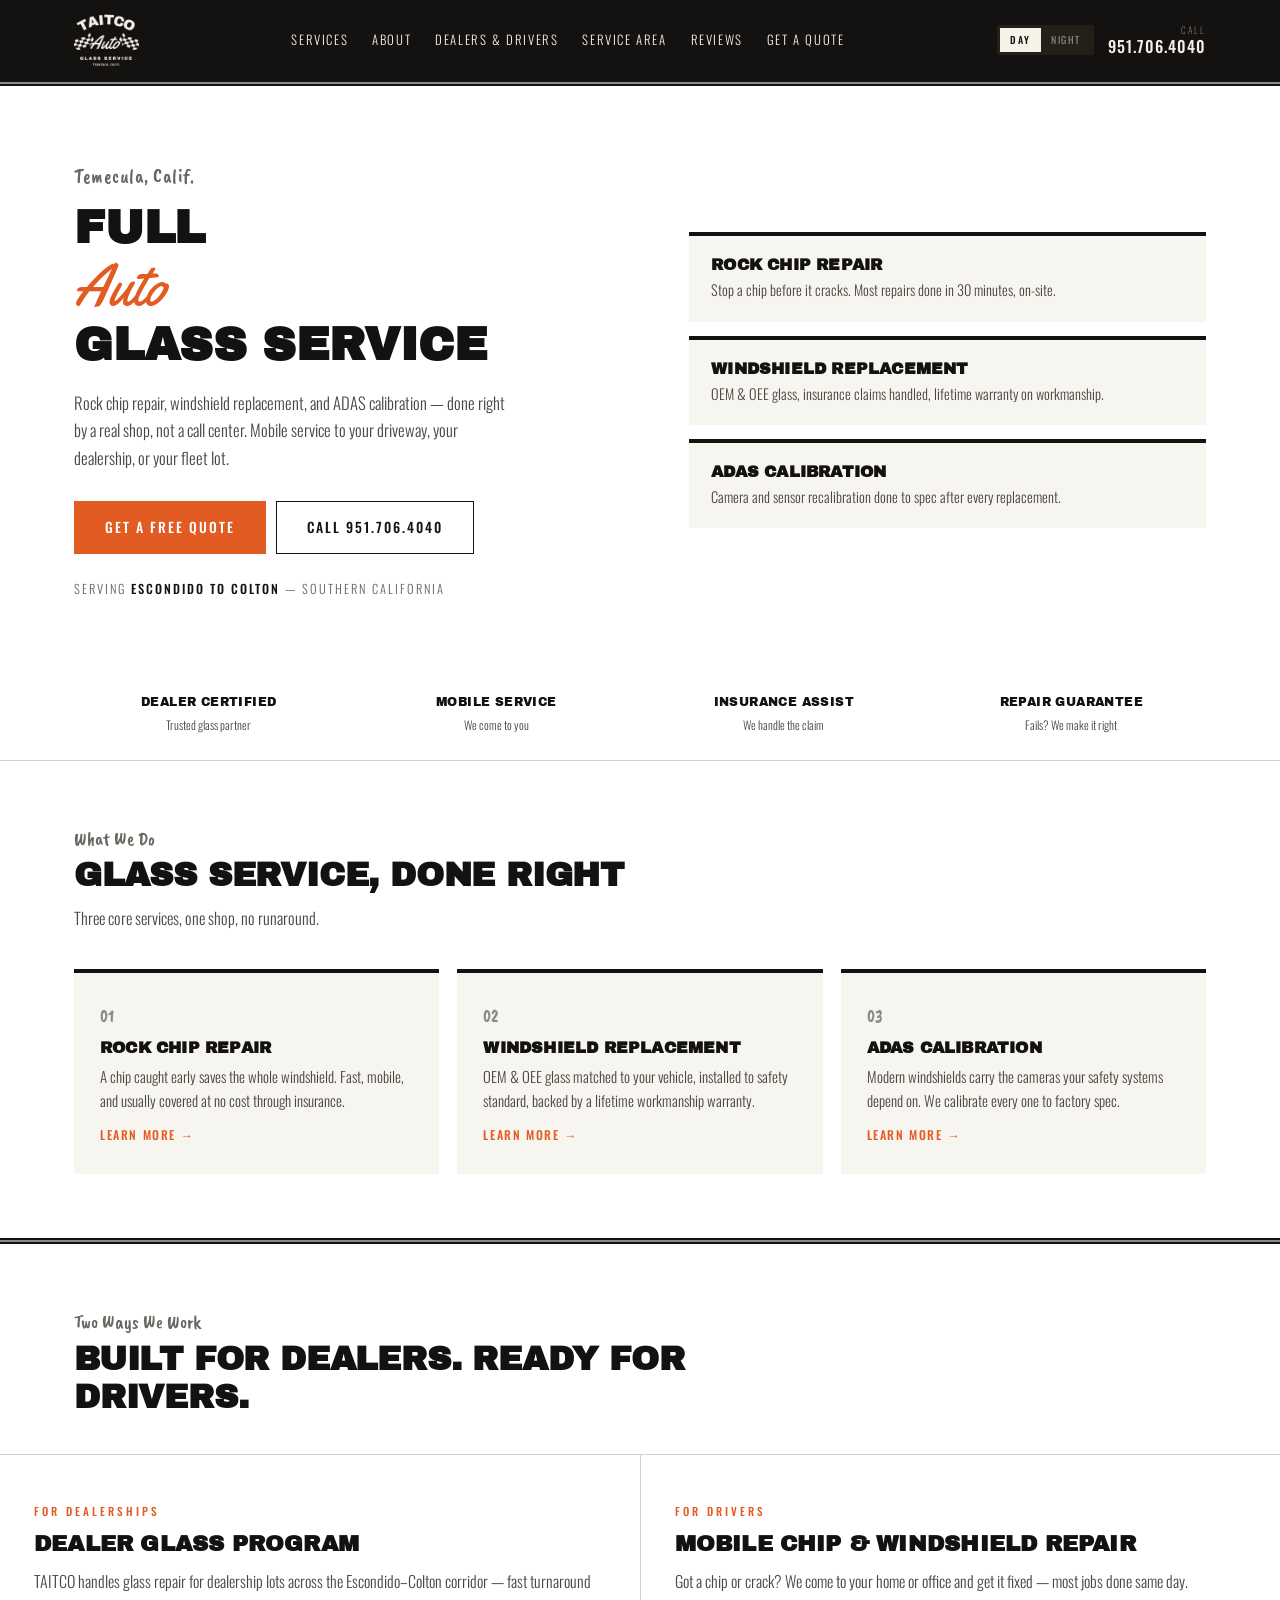
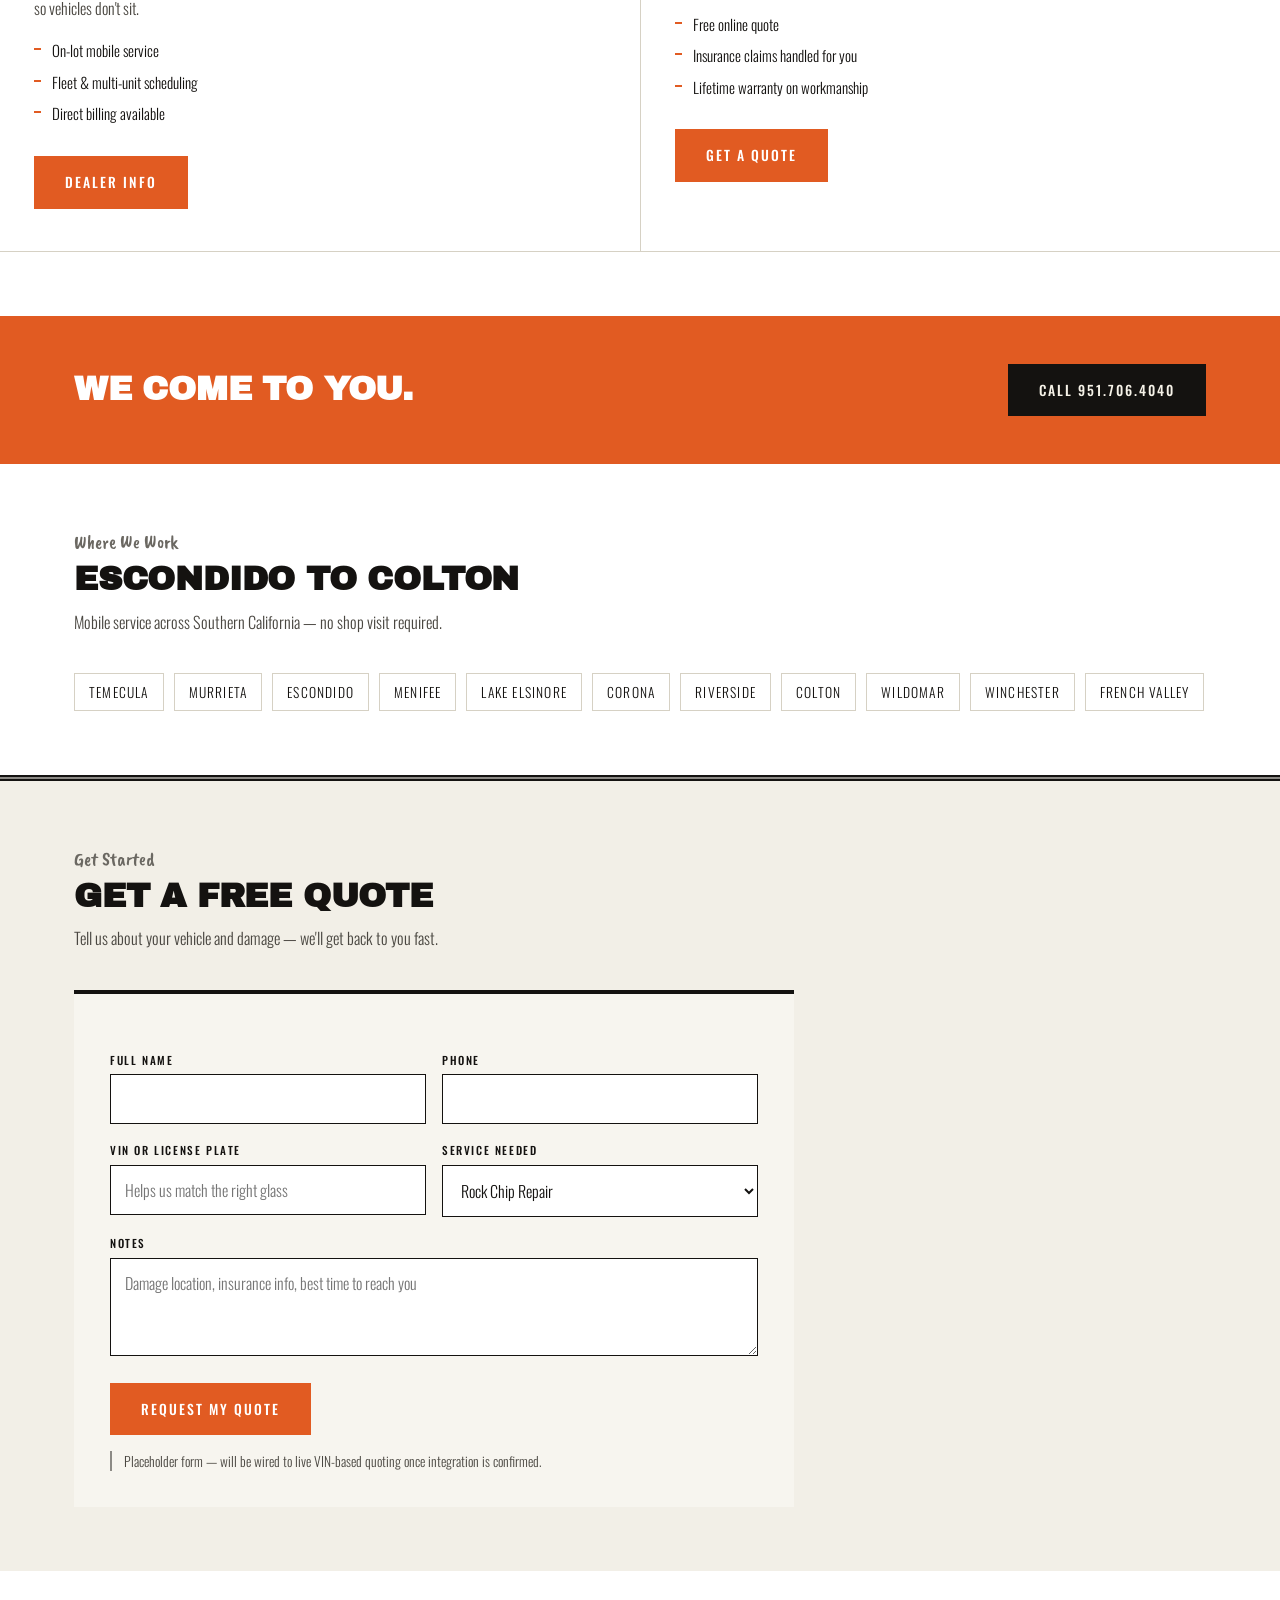
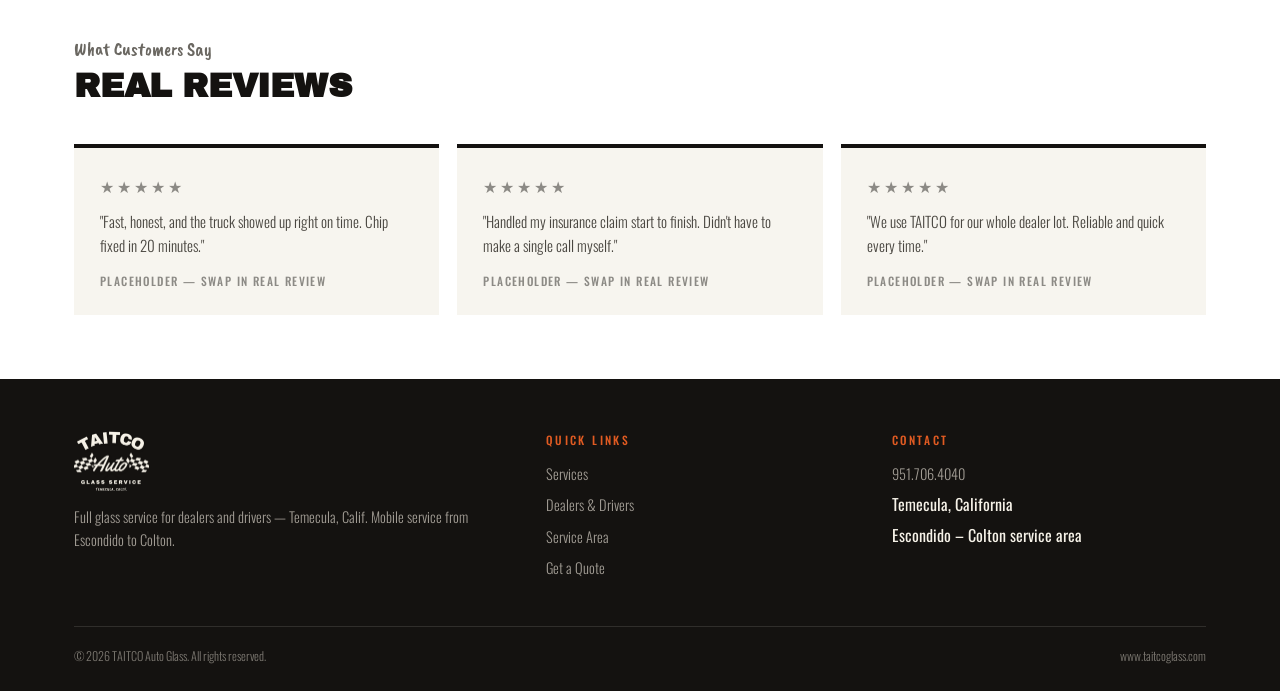
==== commit a86868e4: "Redesign: Sign Shop / grey direction — flat buttons, pinstripe replaces checkered band, day/night th" ====
--- a/index.html
+++ b/index.html
@@ -1,12 +1,12 @@
 <!DOCTYPE html>
-<html lang="en">
+<html lang="en" data-theme="night">
 <head>
 <meta charset="UTF-8">
 <meta name="viewport" content="width=device-width, initial-scale=1.0">
 <title>TAITCO Auto Glass | Windshield Repair &amp; Replacement — Temecula, CA</title>
 <meta name="description" content="TAITCO Auto Glass — rock chip repair, windshield replacement, and ADAS calibration for dealers and drivers from Escondido to Colton. Mobile service. Call 951.706.4040.">
 <link rel="preconnect" href="https://fonts.googleapis.com">
-<link href="https://fonts.googleapis.com/css2?family=Archivo+Black&family=Caveat+Brush&family=Oswald:wght@400;500;600&family=Yellowtail&display=swap" rel="stylesheet">
+<link href="https://fonts.googleapis.com/css2?family=Archivo+Black&family=Caveat+Brush&family=Oswald:wght@200;300;400;500;600&family=Yellowtail&display=swap" rel="stylesheet">
 <link rel="icon" type="image/png" href="images/taitco-logo.png">
 <link rel="stylesheet" href="css/style.css">
 </head>
@@ -23,14 +23,29 @@
       <a href="#reviews">Reviews</a>
       <a href="#quote">Get a Quote</a>
     </nav>
-    <a href="tel:9517064040" class="header-phone">
-      <small>Call Now</small>
-      951.706.4040
-    </a>
-  </div>
+    <div class="header-right">
+      <div class="theme-switch" role="group" aria-label="Display mode">
+        <button id="btnDay" type="button" onclick="setTheme('day')">Day</button>
+        <button id="btnNight" type="button" class="on" onclick="setTheme('night')">Night</button>
+      </div>
+      <a href="tel:9517064040" class="header-phone">
+        <small>Call</small>
+        951.706.4040
+      </a>
+      <button class="nav-toggle" id="navToggle" aria-label="Menu"><span></span><span></span><span></span></button>
+    </div>
+  </div>
+  <nav class="mobile-nav" id="mobileNav">
+    <a href="#services">Services</a>
+    <a href="about.html">About</a>
+    <a href="#dealer-retail">Dealers &amp; Drivers</a>
+    <a href="#service-area">Service Area</a>
+    <a href="#reviews">Reviews</a>
+    <a href="#quote">Get a Quote</a>
+  </nav>
 </header>
 
-<div class="flag-divider"></div>
+<div class="pin"></div>
 
 <!-- HERO -->
 <section class="hero">
@@ -41,7 +56,7 @@
       <p class="hero-sub">Rock chip repair, windshield replacement, and ADAS calibration — done right by a real shop, not a call center. Mobile service to your driveway, your dealership, or your fleet lot.</p>
       <div class="hero-actions">
         <a href="#quote" class="btn btn-primary">Get a Free Quote</a>
-        <a href="tel:9517064040" class="btn btn-ghost" style="border-color:#F6F2E8;color:#F6F2E8;">Call 951.706.4040</a>
+        <a href="tel:9517064040" class="btn btn-ghost">Call 951.706.4040</a>
       </div>
       <p class="hero-service-area">Serving <strong>Escondido to Colton</strong> &mdash; Southern California</p>
     </div>
@@ -103,14 +118,14 @@
   </div>
 </section>
 
-<div class="flag-divider"></div>
+<div class="pin"></div>
 
 <!-- DEALER / RETAIL SPLIT -->
 <section id="dealer-retail" class="split">
   <div class="wrap">
-    <div class="section-head" style="color:#F6F2E8;">
+    <div class="section-head">
       <span class="section-eyebrow">Two Ways We Work</span>
-      <h2 style="color:#F6F2E8;">Built for Dealers. Ready for Drivers.</h2>
+      <h2>Built for Dealers. Ready for Drivers.</h2>
     </div>
   </div>
   <div class="split-grid">
@@ -163,7 +178,7 @@
   </div>
 </section>
 
-<div class="flag-divider"></div>
+<div class="pin"></div>
 
 <!-- QUOTE FORM -->
 <section id="quote" class="quote-section">
@@ -245,7 +260,7 @@
   <div class="wrap">
     <div class="footer-grid">
       <div>
-        <div class="brand" style="margin-bottom:14px;"><img src="images/taitco-logo.png" alt="TAITCO Auto Glass Service" class="brand-mark" style="height:64px;"></div>
+        <div class="brand" style="margin-bottom:14px;"><img src="images/taitco-logo.png" alt="TAITCO Auto Glass Service" class="brand-mark" style="height:60px"></div>
         <p>Full glass service for dealers and drivers &mdash; Temecula, Calif. Mobile service from Escondido to Colton.</p>
       </div>
       <div>
--- a/css/style.css
+++ b/css/style.css
@@ -1,490 +1,344 @@
 /* ===========================================================
-   TAITCO GLASS — Brand tokens
+   TAITCO GLASS — Sign Shop / Grey
+   Two themes: night (default) and day (bright, outdoor-legible)
    =========================================================== */
-:root {
-  --ink: #141210;
-  --cream: #F6F2E8;
-  --gray: #8C8A85;
-  --orange: #E15B22;
-  --gold: #B8912F;
-
-  --font-display: 'Archivo Black', sans-serif;
-  --font-script: 'Yellowtail', cursive;
-  --font-hand: 'Caveat Brush', cursive;
-  --font-body: 'Oswald', sans-serif;
-
-  --max-w: 1180px;
-}
-
-* { box-sizing: border-box; margin: 0; padding: 0; }
-
-html { scroll-behavior: smooth; }
-
-body {
-  background: var(--cream);
-  color: var(--ink);
-  font-family: var(--font-body);
-  font-weight: 400;
-  line-height: 1.5;
-  -webkit-font-smoothing: antialiased;
-}
-
-img { max-width: 100%; display: block; }
-
-a { color: inherit; text-decoration: none; }
-
-.wrap {
-  max-width: var(--max-w);
-  margin: 0 auto;
-  padding: 0 24px;
-}
-
-h1, h2, h3 {
-  font-family: var(--font-display);
-  text-transform: uppercase;
-  letter-spacing: 0.5px;
-  line-height: 1.1;
-}
-
-h1 { font-size: clamp(2.1rem, 5vw, 3.6rem); }
-h2 { font-size: clamp(1.6rem, 3.5vw, 2.4rem); }
-h3 { font-size: 1.15rem; }
-
-.script { font-family: var(--font-script); font-weight: 400; text-transform: none; letter-spacing: 0; }
-.hand { font-family: var(--font-hand); text-transform: none; letter-spacing: 0; }
-
-/* Buttons */
-.btn {
-  display: inline-flex;
-  align-items: center;
-  gap: 10px;
-  font-family: var(--font-display);
-  text-transform: uppercase;
-  font-size: 0.9rem;
-  letter-spacing: 0.5px;
-  padding: 16px 28px;
-  border: 3px solid var(--ink);
-  border-radius: 2px;
-  box-shadow: 4px 4px 0 var(--ink);
-  transition: transform 0.12s ease, box-shadow 0.12s ease;
-  cursor: pointer;
-}
-.btn:hover { transform: translate(2px, 2px); box-shadow: 2px 2px 0 var(--ink); }
-.btn:active { transform: translate(4px, 4px); box-shadow: 0 0 0 var(--ink); }
-
-.btn-primary { background: var(--orange); color: var(--cream); }
-.btn-dark { background: var(--ink); color: var(--cream); }
-.btn-ghost { background: transparent; color: var(--ink); }
-
-/* ===========================================================
-   HEADER
-   =========================================================== */
-.site-header {
-  position: sticky;
-  top: 0;
-  z-index: 100;
-  background: var(--ink);
-  color: var(--cream);
-  border-bottom: 4px solid var(--orange);
-}
-.site-header .wrap {
-  display: flex;
-  align-items: center;
-  justify-content: space-between;
-  padding-top: 14px;
-  padding-bottom: 14px;
-  gap: 16px;
-}
-.brand { display: flex; align-items: center; }
-.brand-mark { height: 44px; width: auto; display: block; }
-@media (min-width: 900px) { .brand-mark { height: 52px; } }
-
-.header-phone {
-  font-family: var(--font-display);
-  font-size: 1.1rem;
-  color: var(--orange);
-  white-space: nowrap;
-}
-.header-phone small {
-  display: block;
-  font-family: var(--font-body);
-  text-transform: uppercase;
-  font-size: 0.6rem;
-  color: var(--cream);
-  letter-spacing: 1px;
-  margin-bottom: 2px;
-}
-
-.main-nav { display: none; }
-@media (min-width: 900px) {
-  .main-nav { display: flex; gap: 28px; }
-  .main-nav a {
-    font-family: var(--font-body);
-    text-transform: uppercase;
-    font-size: 0.85rem;
-    letter-spacing: 1px;
+
+:root{
+  --ink:#141210;
+  --cream:#F6F2E8;
+  --grey:#8C8A85;
+  --orange:#E15B22;
+
+  --font-display:'Archivo Black', sans-serif;
+  --font-script:'Yellowtail', cursive;
+  --font-hand:'Caveat Brush', cursive;
+  --font-body:'Oswald', sans-serif;
+
+  --max-w:1180px;
+}
+
+/* ---------- NIGHT (default) ---------- */
+[data-theme="night"]{
+  --pageBg:#F2EDE1;
+  --panelBg:#FFFFFF;
+  --altBg:#EAE4D6;
+  --darkBg:#141210;
+  --darkText:#F6F2E8;
+  --darkSub:#a09b93;
+  --darkMeta:#7c7871;
+  --text:#141210;
+  --bodyText:#6f6b64;
+  --eyebrow:#8C8A85;
+  --hairline:#ddd6c6;
+  --ghostBorder:rgba(246,242,232,.3);
+  --ghostText:#F6F2E8;
+  --fieldBg:#FFFFFF;
+  --fieldBorder:#141210;
+}
+
+/* ---------- DAY (bright / outdoor) ---------- */
+[data-theme="day"]{
+  --pageBg:#FFFFFF;
+  --panelBg:#F7F5EF;
+  --altBg:#F2EFE7;
+  --darkBg:#FFFFFF;
+  --darkText:#141210;
+  --darkSub:#4a4741;
+  --darkMeta:#65625c;
+  --text:#141210;
+  --bodyText:#4a4741;
+  --eyebrow:#6b6862;
+  --hairline:#d6d1c4;
+  --ghostBorder:#141210;
+  --ghostText:#141210;
+  --fieldBg:#FFFFFF;
+  --fieldBorder:#141210;
+}
+
+*{box-sizing:border-box;margin:0;padding:0}
+html{scroll-behavior:smooth}
+
+body{
+  background:var(--pageBg);
+  color:var(--text);
+  font-family:var(--font-body);
+  font-weight:400;
+  line-height:1.5;
+  -webkit-font-smoothing:antialiased;
+  transition:background .25s ease,color .25s ease;
+}
+
+img{max-width:100%;display:block}
+a{color:inherit;text-decoration:none}
+
+.wrap{max-width:var(--max-w);margin:0 auto;padding:0 24px}
+
+h1,h2,h3{
+  font-family:var(--font-display);
+  text-transform:uppercase;
+  letter-spacing:-.2px;
+  line-height:1.12;
+}
+h1{font-size:clamp(1.9rem,5vw,2.9rem)}
+h2{font-size:clamp(1.45rem,3.2vw,2.1rem)}
+h3{font-size:1rem;letter-spacing:.2px}
+
+.script{font-family:var(--font-script);font-weight:400;text-transform:none;letter-spacing:0}
+.hand{font-family:var(--font-hand);text-transform:none;letter-spacing:0}
+
+/* ===================== BUTTONS ===================== */
+.btn{
+  display:inline-flex;align-items:center;justify-content:center;gap:8px;
+  font-family:var(--font-body);font-weight:500;
+  text-transform:uppercase;font-size:.86rem;letter-spacing:2px;
+  padding:15px 30px;border:1px solid transparent;border-radius:0;
+  cursor:pointer;transition:opacity .16s ease,background .16s ease;
+}
+.btn:hover{opacity:.88}
+.btn-primary{background:var(--orange);color:#fff;border-color:var(--orange)}
+.btn-dark{background:var(--ink);color:var(--cream);border-color:var(--ink)}
+.btn-ghost{background:none;border-color:var(--ghostBorder);color:var(--ghostText)}
+.btn:disabled{opacity:.4;cursor:not-allowed}
+.btn:focus-visible{outline:2px solid var(--orange);outline-offset:3px}
+
+/* ===================== HEADER ===================== */
+.site-header{
+  position:sticky;top:0;z-index:100;
+  background:var(--ink);color:var(--cream);
+}
+.site-header .wrap{
+  display:flex;align-items:center;justify-content:space-between;gap:14px;
+  padding-top:14px;padding-bottom:14px;
+}
+.brand{display:flex;align-items:center}
+.brand-mark{height:52px;width:auto;display:block}
+
+.header-right{display:flex;align-items:center;gap:14px}
+
+.header-phone{
+  font-family:var(--font-body);font-weight:500;font-size:1rem;letter-spacing:1px;
+  color:var(--cream);white-space:nowrap;text-align:right;line-height:1.15;
+}
+.header-phone small{
+  display:block;font-weight:200;font-size:.6rem;letter-spacing:2px;
+  color:#918d86;text-transform:uppercase;margin-bottom:1px;
+}
+
+.theme-switch{display:flex;background:#232019;padding:3px;border-radius:2px}
+.theme-switch button{
+  background:none;border:none;cursor:pointer;font-family:var(--font-body);
+  font-weight:400;font-size:.62rem;letter-spacing:1.6px;text-transform:uppercase;
+  color:#8d8981;padding:7px 10px;line-height:1;transition:background .16s ease,color .16s ease;
+}
+.theme-switch button.on{background:var(--cream);color:var(--ink);font-weight:500}
+.theme-switch button:focus-visible{outline:2px solid var(--orange);outline-offset:2px}
+
+.main-nav{display:none}
+@media (min-width:1000px){
+  .main-nav{display:flex;gap:24px}
+  .main-nav a{
+    font-family:var(--font-body);font-weight:300;text-transform:uppercase;
+    font-size:.8rem;letter-spacing:1.6px;color:var(--cream);
   }
-  .main-nav a:hover { color: var(--orange); }
-}
-
-/* ===========================================================
-   FLAG DIVIDER — signature element
-   =========================================================== */
-.flag-divider {
-  height: 14px;
-  background-image: linear-gradient(45deg, var(--ink) 25%, transparent 25%),
-    linear-gradient(-45deg, var(--ink) 25%, transparent 25%),
-    linear-gradient(45deg, transparent 75%, var(--ink) 75%),
-    linear-gradient(-45deg, transparent 75%, var(--ink) 75%);
-  background-size: 14px 14px;
-  background-position: 0 0, 0 7px, 7px -7px, -7px 0px;
-  background-color: var(--cream);
-}
-
-/* ===========================================================
-   HERO
-   =========================================================== */
-.hero {
-  background: var(--ink);
-  color: var(--cream);
-  padding: 72px 0 64px;
-  position: relative;
-  overflow: hidden;
-}
-.hero .wrap {
-  display: grid;
-  gap: 40px;
-}
-@media (min-width: 900px) {
-  .hero .wrap { grid-template-columns: 1.1fr 0.9fr; align-items: center; }
-}
-.hero-eyebrow {
-  font-family: var(--font-hand);
-  color: var(--orange);
-  font-size: 1.4rem;
-}
-.hero h1 { margin-top: 6px; }
-.hero h1 .script { color: var(--orange); display: block; font-size: 1.15em; }
-.hero-sub {
-  margin-top: 18px;
-  font-size: 1.1rem;
-  color: var(--gray);
-  max-width: 46ch;
-}
-.hero-actions {
-  margin-top: 30px;
-  display: flex;
-  flex-wrap: wrap;
-  gap: 16px;
-}
-.hero-service-area {
-  margin-top: 24px;
-  font-size: 0.85rem;
-  text-transform: uppercase;
-  letter-spacing: 1px;
-  color: var(--gray);
-}
-.hero-service-area strong { color: var(--cream); }
-
-.hero-services {
-  display: grid;
-  gap: 12px;
-}
-.hero-service-card {
-  background: var(--cream);
-  color: var(--ink);
-  border: 3px solid var(--ink);
-  border-radius: 2px;
-  padding: 18px 20px;
-  box-shadow: 5px 5px 0 var(--orange);
-}
-.hero-service-card h3 { color: var(--ink); }
-.hero-service-card p { font-size: 0.9rem; color: var(--gray); margin-top: 4px; }
-
-/* ===========================================================
-   TRUST BAR
-   =========================================================== */
-.trust-bar {
-  background: var(--cream);
-  border-bottom: 1px solid rgba(20,18,16,0.15);
-  padding: 22px 0;
-}
-.trust-bar .wrap {
-  display: grid;
-  grid-template-columns: repeat(2, 1fr);
-  gap: 18px;
-  text-align: center;
-}
-@media (min-width: 700px) {
-  .trust-bar .wrap { grid-template-columns: repeat(4, 1fr); }
-}
-.trust-item {
-  font-family: var(--font-display);
-  font-size: 0.78rem;
-  text-transform: uppercase;
-  letter-spacing: 0.5px;
-  color: var(--ink);
-}
-.trust-item span {
-  display: block;
-  font-family: var(--font-body);
-  color: var(--gray);
-  font-size: 0.72rem;
-  text-transform: none;
-  letter-spacing: 0;
-  margin-top: 4px;
-}
-
-/* ===========================================================
-   SECTION SHARED
-   =========================================================== */
-section { padding: 72px 0; }
-.section-head { max-width: 620px; margin-bottom: 44px; }
-.section-eyebrow {
-  font-family: var(--font-hand);
-  color: var(--orange);
-  font-size: 1.3rem;
-  display: block;
-  margin-bottom: 4px;
-}
-.section-head p { color: var(--gray); margin-top: 12px; font-size: 1.05rem; }
-
-/* ===========================================================
-   SERVICES GRID
-   =========================================================== */
-.services-grid {
-  display: grid;
-  gap: 24px;
-  grid-template-columns: 1fr;
-}
-@media (min-width: 700px) {
-  .services-grid { grid-template-columns: repeat(3, 1fr); }
-}
-.service-card {
-  background: var(--ink);
-  color: var(--cream);
-  border-radius: 2px;
-  padding: 30px 26px;
-  display: flex;
-  flex-direction: column;
-  gap: 14px;
-  border: 3px solid var(--ink);
-  transition: border-color 0.15s ease;
-}
-.service-card:hover { border-color: var(--orange); }
-.service-card .num {
-  font-family: var(--font-display);
-  color: var(--orange);
-  font-size: 0.85rem;
-}
-.service-card h3 { color: var(--cream); }
-.service-card p { color: var(--gray); font-size: 0.95rem; flex-grow: 1; }
-.service-card .learn {
-  font-family: var(--font-display);
-  font-size: 0.78rem;
-  text-transform: uppercase;
-  color: var(--orange);
-  letter-spacing: 0.5px;
-}
-
-/* ===========================================================
-   DEALER / RETAIL SPLIT — signature section
-   =========================================================== */
-.split {
-  background: var(--ink);
-  color: var(--cream);
-}
-.split-grid {
-  display: grid;
-  gap: 2px;
-  background: var(--orange);
-  border: 2px solid var(--orange);
-}
-@media (min-width: 800px) {
-  .split-grid { grid-template-columns: 1fr 1fr; }
-}
-.split-panel {
-  background: var(--ink);
-  padding: 44px 36px;
-}
-.split-panel .tag {
-  font-family: var(--font-display);
-  font-size: 0.75rem;
-  letter-spacing: 1px;
-  color: var(--orange);
-  text-transform: uppercase;
-}
-.split-panel h3 { margin-top: 10px; color: var(--cream); font-size: 1.7rem; }
-.split-panel p { color: var(--gray); margin-top: 14px; }
-.split-panel ul { margin-top: 18px; list-style: none; }
-.split-panel li {
-  padding-left: 22px;
-  position: relative;
-  margin-bottom: 10px;
-  font-size: 0.95rem;
-  color: var(--cream);
-}
-.split-panel li::before {
-  content: "";
-  position: absolute;
-  left: 0;
-  top: 8px;
-  width: 10px;
-  height: 10px;
-  background: var(--orange);
-}
-.split-panel .btn { margin-top: 22px; }
-
-/* ===========================================================
-   MOBILE CALLOUT
-   =========================================================== */
-.mobile-callout {
-  background: var(--orange);
-  color: var(--ink);
-  padding: 54px 0;
-}
-.mobile-callout .wrap {
-  display: flex;
-  flex-wrap: wrap;
-  align-items: center;
-  justify-content: space-between;
-  gap: 24px;
-}
-.mobile-callout h2 { max-width: 560px; }
-.mobile-callout .btn-dark { background: var(--ink); color: var(--cream); border-color: var(--ink); box-shadow: 4px 4px 0 rgba(0,0,0,0.3); }
-
-/* ===========================================================
-   SERVICE AREA
-   =========================================================== */
-.area-list {
-  display: flex;
-  flex-wrap: wrap;
-  gap: 10px 14px;
-  margin-top: 8px;
-}
-.area-list span {
-  font-family: var(--font-body);
-  font-size: 0.9rem;
-  text-transform: uppercase;
-  letter-spacing: 0.5px;
-  padding: 8px 14px;
-  border: 2px solid var(--ink);
-  border-radius: 2px;
-}
-
-/* ===========================================================
-   QUOTE FORM
-   =========================================================== */
-.quote-section { background: #ECE7D9; }
-.quote-box {
-  background: var(--cream);
-  border: 3px solid var(--ink);
-  border-radius: 2px;
-  box-shadow: 8px 8px 0 var(--orange);
-  padding: 40px;
-  max-width: 720px;
-}
-.form-grid { display: grid; gap: 18px; margin-top: 24px; }
-@media (min-width: 640px) {
-  .form-grid.two-col { grid-template-columns: 1fr 1fr; }
-}
-label {
-  display: block;
-  font-family: var(--font-display);
-  font-size: 0.72rem;
-  text-transform: uppercase;
-  letter-spacing: 0.5px;
-  margin-bottom: 6px;
-}
-input, select, textarea {
-  width: 100%;
-  font-family: var(--font-body);
-  font-size: 1rem;
-  padding: 12px 14px;
-  border: 2px solid var(--ink);
-  border-radius: 2px;
-  background: #fff;
-  color: var(--ink);
-}
-input:focus, select:focus, textarea:focus {
-  outline: 3px solid var(--orange);
-  outline-offset: 1px;
-}
-.quote-note {
-  margin-top: 18px;
-  font-size: 0.85rem;
-  color: var(--gray);
-  border-left: 3px solid var(--orange);
-  padding-left: 12px;
-}
-
-/* ===========================================================
-   REVIEWS
-   =========================================================== */
-.reviews-grid {
-  display: grid;
-  gap: 22px;
-  grid-template-columns: 1fr;
-}
-@media (min-width: 700px) {
-  .reviews-grid { grid-template-columns: repeat(3, 1fr); }
-}
-.review-card {
-  background: var(--cream);
-  border: 2px solid var(--ink);
-  padding: 26px;
-  border-radius: 2px;
-}
-.review-card .stars { color: var(--gold); font-size: 1.1rem; letter-spacing: 2px; }
-.review-card p { margin-top: 12px; font-size: 0.95rem; }
-.review-card .who {
-  margin-top: 16px;
-  font-family: var(--font-display);
-  font-size: 0.78rem;
-  text-transform: uppercase;
-  color: var(--gray);
-}
-
-/* ===========================================================
-   FOOTER
-   =========================================================== */
-.site-footer {
-  background: var(--ink);
-  color: var(--cream);
-  padding: 56px 0 28px;
-}
-.footer-grid {
-  display: grid;
-  gap: 36px;
-  grid-template-columns: 1fr;
-}
-@media (min-width: 800px) {
-  .footer-grid { grid-template-columns: 1.4fr 1fr 1fr; }
-}
-.footer-grid h4 {
-  font-family: var(--font-display);
-  font-size: 0.85rem;
-  text-transform: uppercase;
-  letter-spacing: 1px;
-  color: var(--orange);
-  margin-bottom: 14px;
-}
-.footer-grid p, .footer-grid a { color: var(--gray); font-size: 0.92rem; }
-.footer-grid ul { list-style: none; }
-.footer-grid li { margin-bottom: 8px; }
-.footer-grid a:hover { color: var(--cream); }
-.footer-bottom {
-  margin-top: 44px;
-  padding-top: 22px;
-  border-top: 1px solid rgba(246,242,232,0.15);
-  font-size: 0.78rem;
-  color: var(--gray);
-  display: flex;
-  flex-wrap: wrap;
-  justify-content: space-between;
-  gap: 10px;
-}
-
-/* Utility */
-.center { text-align: center; }
-.mt-0 { margin-top: 0; }
+  .main-nav a:hover{color:var(--orange)}
+}
+
+.nav-toggle{
+  display:flex;flex-direction:column;justify-content:center;gap:5px;
+  width:28px;height:22px;background:none;border:none;cursor:pointer;padding:0;
+}
+.nav-toggle span{display:block;height:2px;width:100%;background:var(--cream)}
+.nav-toggle:focus-visible{outline:2px solid var(--orange);outline-offset:4px}
+@media (min-width:1000px){.nav-toggle{display:none}}
+
+.mobile-nav{display:none;flex-direction:column;background:var(--ink);border-top:1px solid rgba(246,242,232,.15)}
+.mobile-nav.open{display:flex}
+.mobile-nav a{
+  padding:15px 24px;border-bottom:1px solid rgba(246,242,232,.08);
+  font-family:var(--font-body);font-weight:300;text-transform:uppercase;
+  font-size:.85rem;letter-spacing:1.6px;color:var(--cream);
+}
+.mobile-nav a:active{background:rgba(225,91,34,.15)}
+@media (min-width:1000px){.mobile-nav{display:none !important}}
+
+/* ===================== PINSTRIPE ===================== */
+.pin{height:6px;background:var(--ink);position:relative}
+.pin:after{content:"";position:absolute;left:0;right:0;top:2px;height:2px;background:var(--grey)}
+
+/* ===================== HERO ===================== */
+.hero{
+  background:var(--darkBg);color:var(--darkText);
+  padding:76px 0 68px;
+  transition:background .25s ease,color .25s ease;
+}
+.hero .wrap{display:grid;gap:44px}
+@media (min-width:960px){
+  .hero .wrap{grid-template-columns:1.05fr .95fr;align-items:center}
+}
+.hero-eyebrow{font-family:var(--font-hand);font-size:1.25rem;letter-spacing:.5px;color:var(--eyebrow)}
+.hero h1{margin-top:10px}
+.hero h1 .script{color:var(--orange);display:block;font-size:1.25em}
+.hero-sub{margin-top:18px;font-size:1.04rem;line-height:1.65;font-weight:300;color:var(--darkSub);max-width:48ch}
+.hero-actions{margin-top:30px;display:flex;flex-wrap:wrap;gap:10px}
+.hero-service-area{
+  margin-top:26px;font-size:.78rem;text-transform:uppercase;letter-spacing:2px;
+  font-weight:300;color:var(--darkMeta);
+}
+.hero-service-area strong{color:var(--darkText);font-weight:500}
+
+.hero-services{display:grid;gap:14px}
+.hero-service-card{
+  background:var(--panelBg);color:var(--text);
+  padding:20px 22px;border-top:4px solid var(--ink);
+  transition:background .25s ease;
+}
+.hero-service-card h3{color:var(--text)}
+.hero-service-card p{font-size:.9rem;color:var(--bodyText);margin-top:5px;font-weight:300;line-height:1.55}
+
+/* ===================== TRUST BAR ===================== */
+.trust-bar{background:var(--pageBg);border-bottom:1px solid var(--hairline);padding:26px 0}
+.trust-bar .wrap{display:grid;grid-template-columns:repeat(2,1fr);gap:18px;text-align:center}
+@media (min-width:760px){.trust-bar .wrap{grid-template-columns:repeat(4,1fr)}}
+.trust-item{font-family:var(--font-display);font-size:.76rem;text-transform:uppercase;letter-spacing:.4px;color:var(--text)}
+.trust-item span{
+  display:block;font-family:var(--font-body);font-weight:300;color:var(--bodyText);
+  font-size:.74rem;text-transform:none;letter-spacing:0;margin-top:5px;
+}
+
+/* ===================== SECTIONS ===================== */
+section{padding:64px 0;background:var(--pageBg);transition:background .25s ease}
+section.alt-bg{background:var(--altBg)}
+.section-head{max-width:620px;margin-bottom:38px}
+.section-eyebrow{
+  font-family:var(--font-hand);font-size:1.2rem;color:var(--eyebrow);
+  display:block;margin-bottom:4px;
+}
+.section-head p{color:var(--bodyText);margin-top:10px;font-size:1.02rem;font-weight:300;line-height:1.6}
+
+/* ===================== SERVICE CARDS ===================== */
+.services-grid{display:grid;gap:18px;grid-template-columns:1fr}
+@media (min-width:760px){.services-grid{grid-template-columns:repeat(3,1fr)}}
+.service-card{
+  background:var(--panelBg);color:var(--text);
+  padding:30px 26px;border-top:4px solid var(--ink);
+  display:flex;flex-direction:column;gap:9px;
+  transition:background .25s ease;
+}
+.service-card .num{font-family:var(--font-hand);font-size:1.1rem;color:var(--grey)}
+.service-card h3{color:var(--text)}
+.service-card p{color:var(--bodyText);font-size:.93rem;font-weight:300;line-height:1.6;flex-grow:1}
+.service-card .learn{
+  font-family:var(--font-body);font-weight:500;font-size:.76rem;text-transform:uppercase;
+  letter-spacing:1.6px;color:var(--orange);margin-top:4px;
+}
+.service-card .learn:hover{text-decoration:underline}
+
+/* ===================== SPLIT ===================== */
+.split{background:var(--darkBg);color:var(--darkText);transition:background .25s ease,color .25s ease}
+.split .section-head p{color:var(--darkSub)}
+.split-grid{display:grid;gap:1px;background:var(--hairline);border-top:1px solid var(--hairline);border-bottom:1px solid var(--hairline)}
+@media (min-width:860px){.split-grid{grid-template-columns:1fr 1fr}}
+.split-panel{background:var(--darkBg);padding:42px 34px;transition:background .25s ease}
+.split-panel .tag{
+  font-family:var(--font-body);font-weight:500;font-size:.7rem;letter-spacing:3px;
+  color:var(--orange);text-transform:uppercase;
+}
+.split-panel h3{margin-top:10px;color:var(--darkText);font-size:1.4rem}
+.split-panel p{color:var(--darkSub);margin-top:12px;font-weight:300;line-height:1.65}
+.split-panel ul{margin-top:18px;list-style:none}
+.split-panel li{
+  padding-left:18px;position:relative;margin-bottom:9px;
+  font-size:.94rem;font-weight:300;color:var(--darkText);
+}
+.split-panel li:before{
+  content:"";position:absolute;left:0;top:9px;width:7px;height:2px;background:var(--orange);
+}
+.split-panel .btn{margin-top:22px}
+
+/* ===================== MOBILE CALLOUT ===================== */
+.mobile-callout{background:var(--orange);color:#fff;padding:48px 0}
+.mobile-callout .wrap{display:flex;flex-wrap:wrap;align-items:center;justify-content:space-between;gap:20px}
+.mobile-callout h2{max-width:560px;color:#fff}
+.mobile-callout .btn-dark{background:var(--ink);color:var(--cream);border-color:var(--ink)}
+
+/* ===================== SERVICE AREA ===================== */
+.area-list{display:flex;flex-wrap:wrap;gap:9px 10px;margin-top:6px}
+.area-list span{
+  font-family:var(--font-body);font-weight:300;font-size:.85rem;text-transform:uppercase;
+  letter-spacing:1.2px;padding:8px 14px;border:1px solid var(--hairline);color:var(--text);
+}
+
+/* ===================== QUOTE FORM ===================== */
+.quote-section{background:var(--altBg)}
+.quote-box{
+  background:var(--panelBg);border-top:4px solid var(--ink);
+  padding:36px;max-width:720px;transition:background .25s ease;
+}
+.form-grid{display:grid;gap:16px;margin-top:22px}
+@media (min-width:640px){.form-grid.two-col{grid-template-columns:1fr 1fr}}
+label{
+  display:block;font-family:var(--font-body);font-weight:500;font-size:.7rem;
+  text-transform:uppercase;letter-spacing:1.6px;margin-bottom:6px;color:var(--text);
+}
+input,select,textarea{
+  width:100%;font-family:var(--font-body);font-weight:300;font-size:1rem;
+  padding:12px 14px;border:1px solid var(--fieldBorder);border-radius:0;
+  background:var(--fieldBg);color:var(--ink);
+}
+input:focus,select:focus,textarea:focus{outline:2px solid var(--orange);outline-offset:1px}
+.quote-note{
+  margin-top:16px;font-size:.85rem;font-weight:300;color:var(--bodyText);
+  border-left:2px solid var(--grey);padding-left:12px;
+}
+
+/* ===================== REVIEWS ===================== */
+.reviews-grid{display:grid;gap:18px;grid-template-columns:1fr}
+@media (min-width:760px){.reviews-grid{grid-template-columns:repeat(3,1fr)}}
+.review-card{background:var(--panelBg);border-top:4px solid var(--ink);padding:26px;transition:background .25s ease}
+.review-card .stars{color:var(--grey);font-size:1rem;letter-spacing:3px}
+.review-card p{margin-top:11px;font-size:.94rem;font-weight:300;line-height:1.6;color:var(--bodyText)}
+.review-card .who{
+  margin-top:15px;font-family:var(--font-body);font-weight:500;font-size:.72rem;
+  text-transform:uppercase;letter-spacing:1.4px;color:var(--grey);
+}
+
+/* ===================== FAQ ===================== */
+.faq-list{display:grid;gap:20px}
+.faq-list h3{margin-bottom:5px;color:var(--text)}
+.faq-list p{color:var(--bodyText);font-weight:300;line-height:1.6}
+
+/* ===================== LONGFORM ===================== */
+.longform{max-width:740px}
+.longform p{font-size:1.04rem;line-height:1.75;font-weight:300;color:var(--text);margin-bottom:18px}
+.longform p:last-child{margin-bottom:0}
+
+/* ===================== FOOTER ===================== */
+.site-footer{background:var(--ink);color:var(--cream);padding:52px 0 26px}
+.footer-grid{display:grid;gap:32px;grid-template-columns:1fr}
+@media (min-width:860px){.footer-grid{grid-template-columns:1.4fr 1fr 1fr}}
+.footer-grid h4{
+  font-family:var(--font-body);font-weight:500;font-size:.72rem;text-transform:uppercase;
+  letter-spacing:2.4px;color:var(--orange);margin-bottom:13px;
+}
+.footer-grid p,.footer-grid a{color:#a09b93;font-size:.9rem;font-weight:300;line-height:1.6}
+.footer-grid ul{list-style:none}
+.footer-grid li{margin-bottom:7px}
+.footer-grid a:hover{color:var(--cream)}
+.footer-bottom{
+  margin-top:40px;padding-top:20px;border-top:1px solid rgba(246,242,232,.12);
+  font-size:.76rem;font-weight:300;color:#7c7871;
+  display:flex;flex-wrap:wrap;justify-content:space-between;gap:8px;
+}
+
+.center{text-align:center}
+.mt-0{margin-top:0}
+
+@media (prefers-reduced-motion:reduce){*{transition:none !important}}
+
+@media (max-width:620px){
+  .brand-mark{height:42px}
+  .header-phone{font-size:.9rem}
+  .header-right{gap:9px}
+  .quote-box{padding:26px 22px}
+  .split-panel{padding:32px 24px}
+}
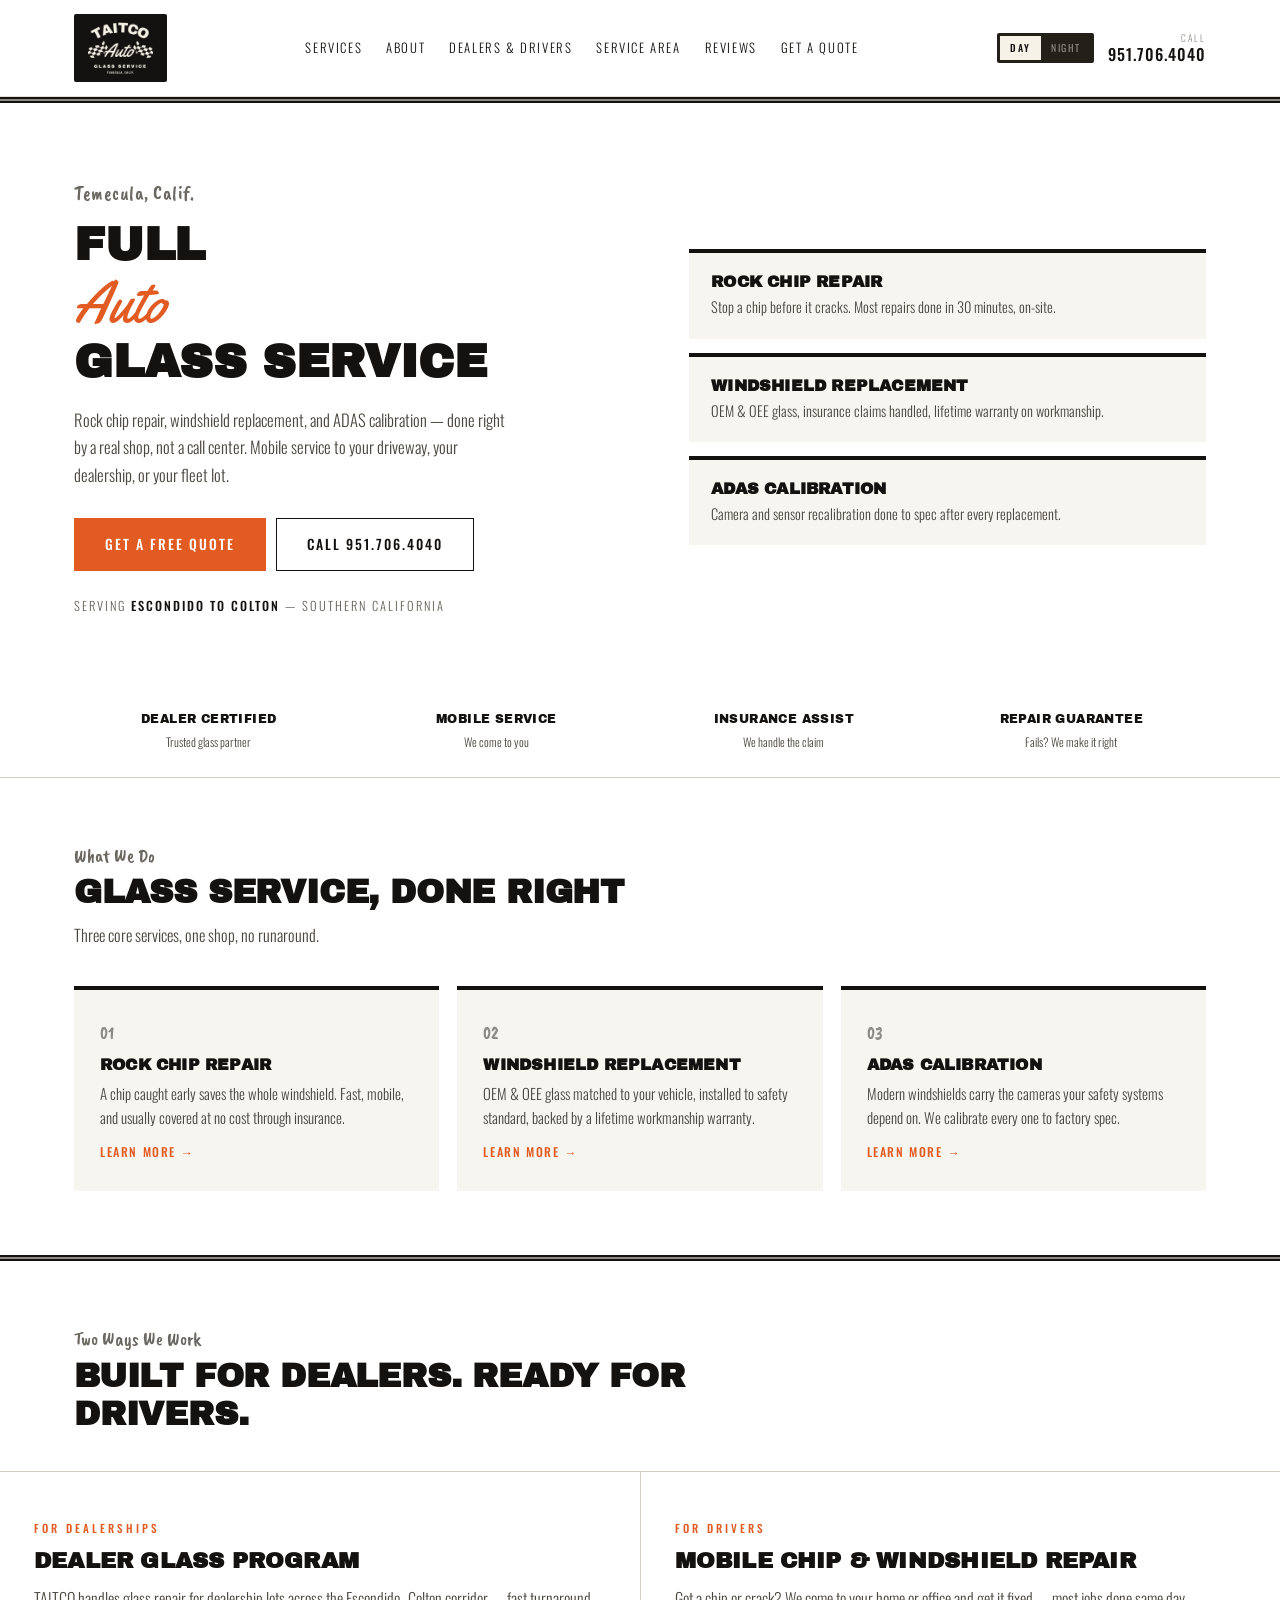
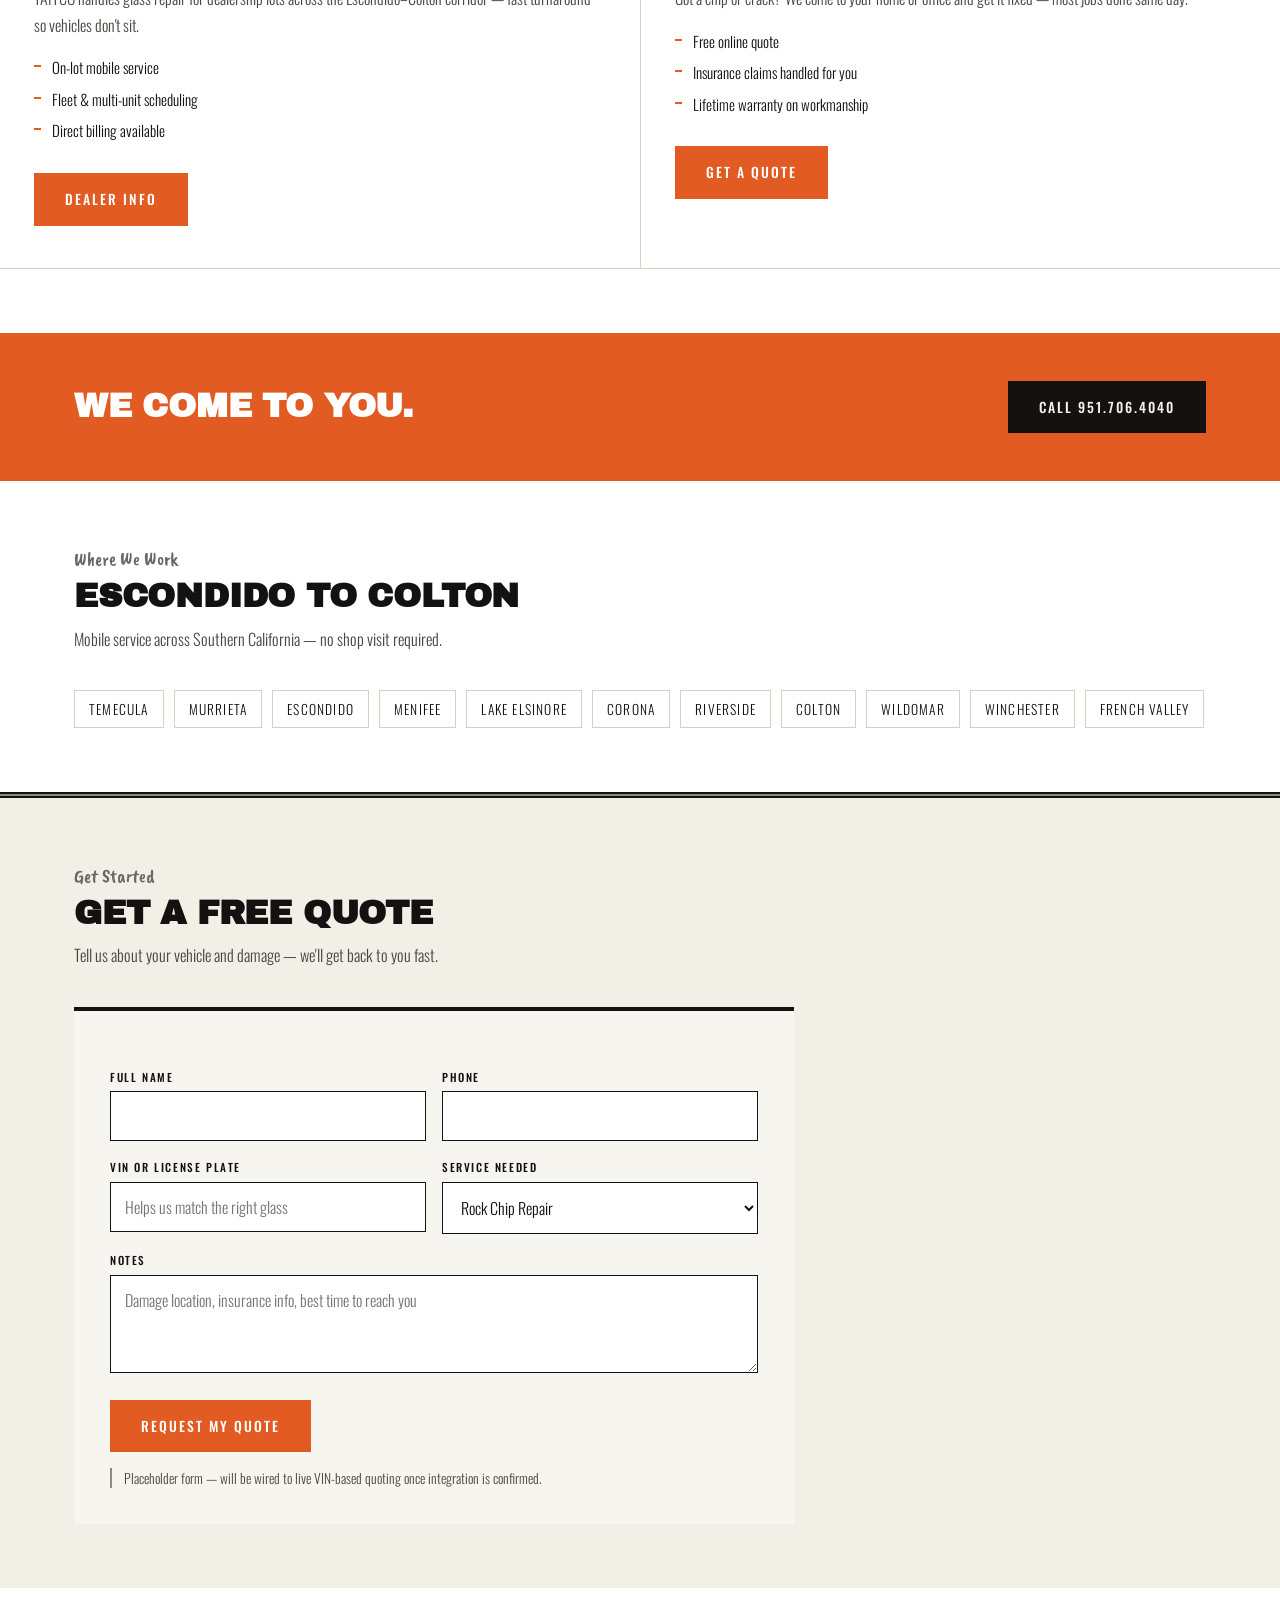
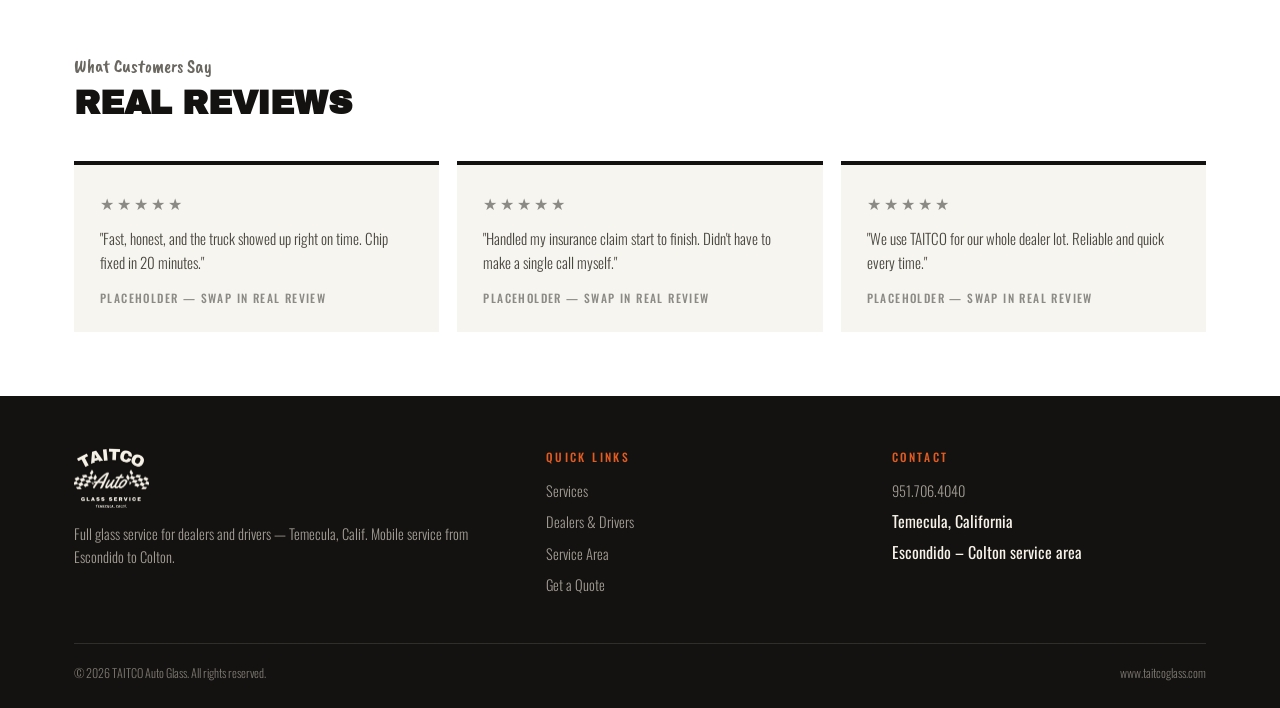
==== commit 8c7a9632: "Header now goes white in Day mode — logo sits on a dark plate for legibility, same as the truck door" ====
--- a/index.html
+++ b/index.html
@@ -14,7 +14,7 @@
 
 <header class="site-header">
   <div class="wrap">
-    <div class="brand"><img src="images/taitco-logo.png" alt="TAITCO Auto Glass Service — Temecula, Calif." class="brand-mark"></div>
+    <div class="brand"><span class="logo-plate"><img src="images/taitco-logo.png" alt="TAITCO Auto Glass Service — Temecula, Calif." class="brand-mark"></span></div>
     <nav class="main-nav">
       <a href="#services">Services</a>
       <a href="about.html">About</a>
--- a/css/style.css
+++ b/css/style.css
@@ -34,6 +34,14 @@
   --ghostText:#F6F2E8;
   --fieldBg:#FFFFFF;
   --fieldBorder:#141210;
+
+  --headerBg:#141210;
+  --headerText:#F6F2E8;
+  --headerSub:#918d86;
+  --headerBorder:rgba(246,242,232,.15);
+  --headerHover:.08;
+  --logoPlateBg:transparent;
+  --logoPlatePad:0;
 }
 
 /* ---------- DAY (bright / outdoor) ---------- */
@@ -53,6 +61,14 @@
   --ghostText:#141210;
   --fieldBg:#FFFFFF;
   --fieldBorder:#141210;
+
+  --headerBg:#FFFFFF;
+  --headerText:#141210;
+  --headerSub:#6b6862;
+  --headerBorder:#e4dfd2;
+  --headerHover:.06;
+  --logoPlateBg:#141210;
+  --logoPlatePad:8px 14px;
 }
 
 *{box-sizing:border-box;margin:0;padding:0}
@@ -104,24 +120,34 @@
 /* ===================== HEADER ===================== */
 .site-header{
   position:sticky;top:0;z-index:100;
-  background:var(--ink);color:var(--cream);
+  background:var(--headerBg);color:var(--headerText);
+  border-bottom:1px solid var(--headerBorder);
+  transition:background .25s ease,color .25s ease,border-color .25s ease;
 }
 .site-header .wrap{
   display:flex;align-items:center;justify-content:space-between;gap:14px;
   padding-top:14px;padding-bottom:14px;
 }
 .brand{display:flex;align-items:center}
+.logo-plate{
+  display:inline-flex;align-items:center;
+  background:var(--logoPlateBg);padding:var(--logoPlatePad);
+  border-radius:2px;
+  transition:background .25s ease,padding .25s ease;
+}
 .brand-mark{height:52px;width:auto;display:block}
 
 .header-right{display:flex;align-items:center;gap:14px}
 
 .header-phone{
   font-family:var(--font-body);font-weight:500;font-size:1rem;letter-spacing:1px;
-  color:var(--cream);white-space:nowrap;text-align:right;line-height:1.15;
+  color:var(--headerText);white-space:nowrap;text-align:right;line-height:1.15;
+  transition:color .25s ease;
 }
 .header-phone small{
   display:block;font-weight:200;font-size:.6rem;letter-spacing:2px;
-  color:#918d86;text-transform:uppercase;margin-bottom:1px;
+  color:var(--headerSub);text-transform:uppercase;margin-bottom:1px;
+  transition:color .25s ease;
 }
 
 .theme-switch{display:flex;background:#232019;padding:3px;border-radius:2px}
@@ -138,7 +164,8 @@
   .main-nav{display:flex;gap:24px}
   .main-nav a{
     font-family:var(--font-body);font-weight:300;text-transform:uppercase;
-    font-size:.8rem;letter-spacing:1.6px;color:var(--cream);
+    font-size:.8rem;letter-spacing:1.6px;color:var(--headerText);
+    transition:color .25s ease;
   }
   .main-nav a:hover{color:var(--orange)}
 }
@@ -147,16 +174,21 @@
   display:flex;flex-direction:column;justify-content:center;gap:5px;
   width:28px;height:22px;background:none;border:none;cursor:pointer;padding:0;
 }
-.nav-toggle span{display:block;height:2px;width:100%;background:var(--cream)}
+.nav-toggle span{display:block;height:2px;width:100%;background:var(--headerText);transition:background .25s ease}
 .nav-toggle:focus-visible{outline:2px solid var(--orange);outline-offset:4px}
 @media (min-width:1000px){.nav-toggle{display:none}}
 
-.mobile-nav{display:none;flex-direction:column;background:var(--ink);border-top:1px solid rgba(246,242,232,.15)}
+.mobile-nav{
+  display:none;flex-direction:column;
+  background:var(--headerBg);border-top:1px solid var(--headerBorder);
+  transition:background .25s ease,border-color .25s ease;
+}
 .mobile-nav.open{display:flex}
 .mobile-nav a{
-  padding:15px 24px;border-bottom:1px solid rgba(246,242,232,.08);
+  padding:15px 24px;border-bottom:1px solid var(--headerBorder);
   font-family:var(--font-body);font-weight:300;text-transform:uppercase;
-  font-size:.85rem;letter-spacing:1.6px;color:var(--cream);
+  font-size:.85rem;letter-spacing:1.6px;color:var(--headerText);
+  transition:color .25s ease,border-color .25s ease;
 }
 .mobile-nav a:active{background:rgba(225,91,34,.15)}
 @media (min-width:1000px){.mobile-nav{display:none !important}}
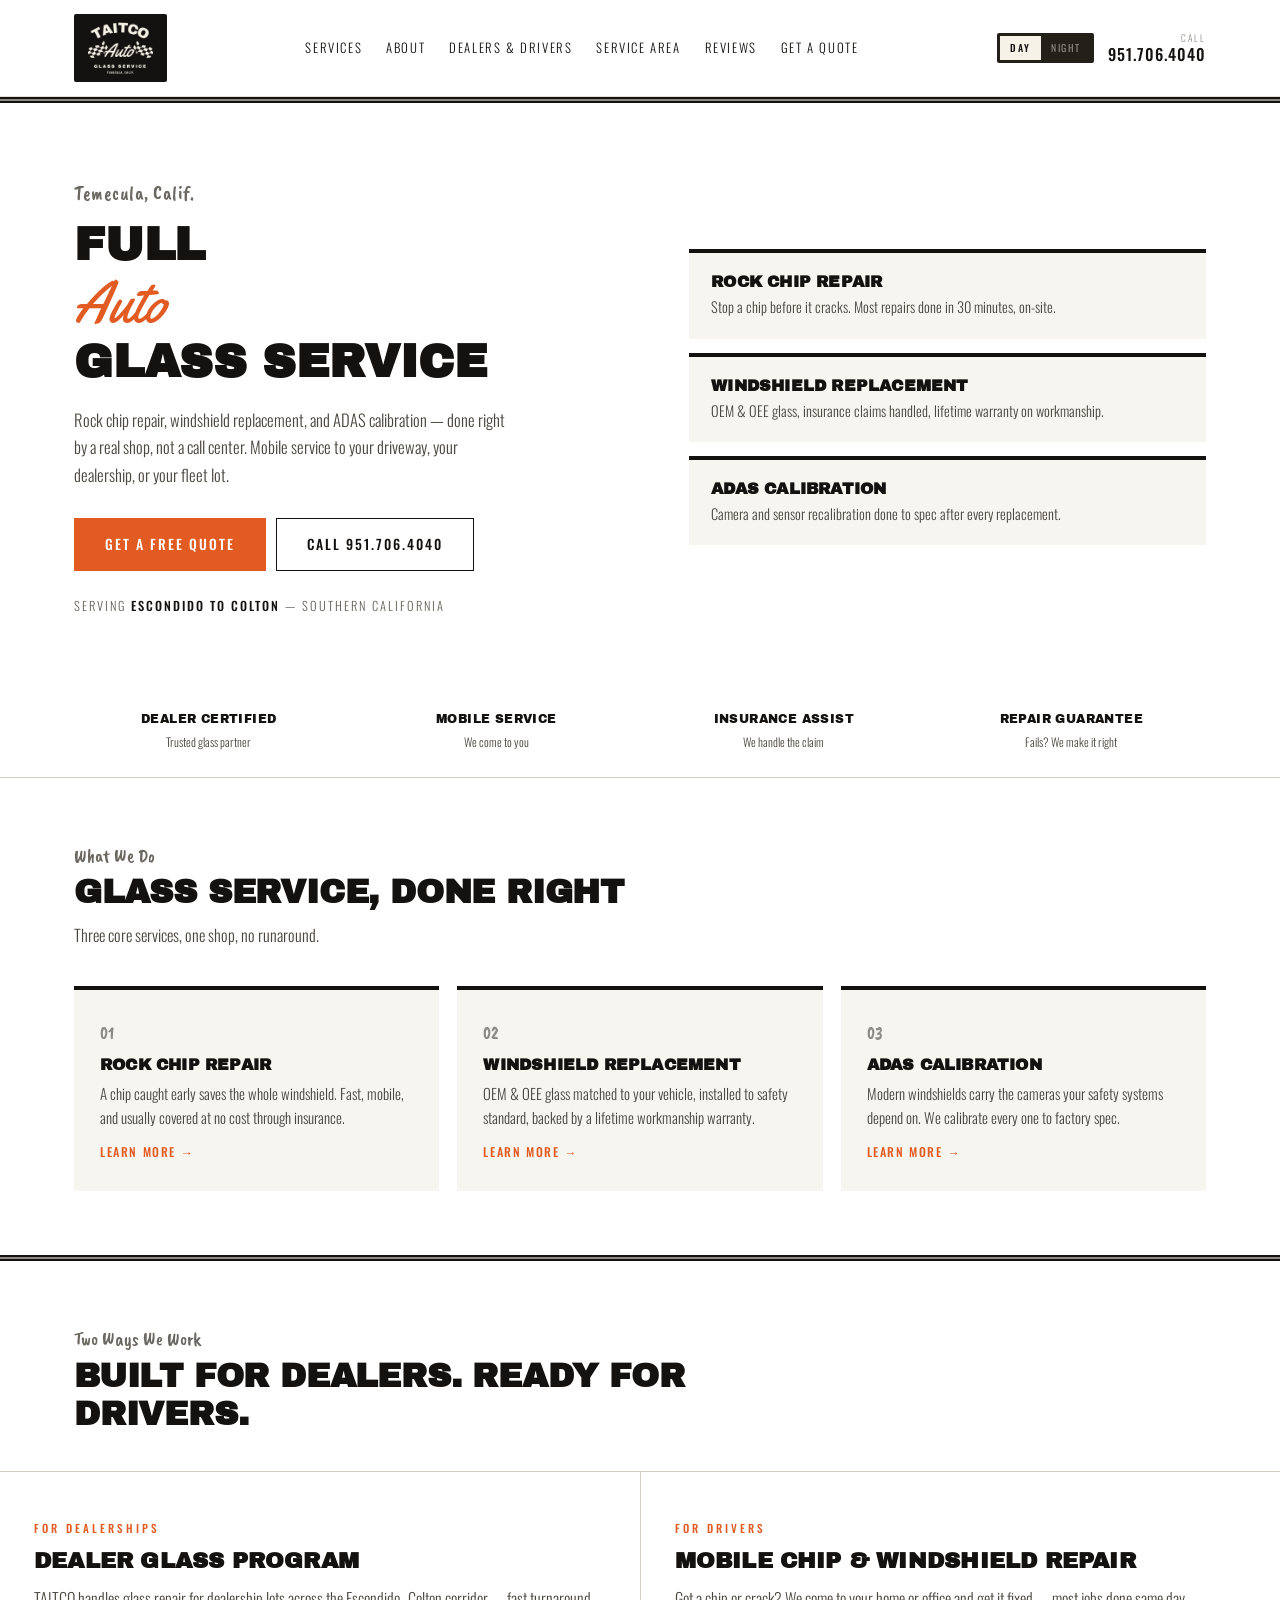
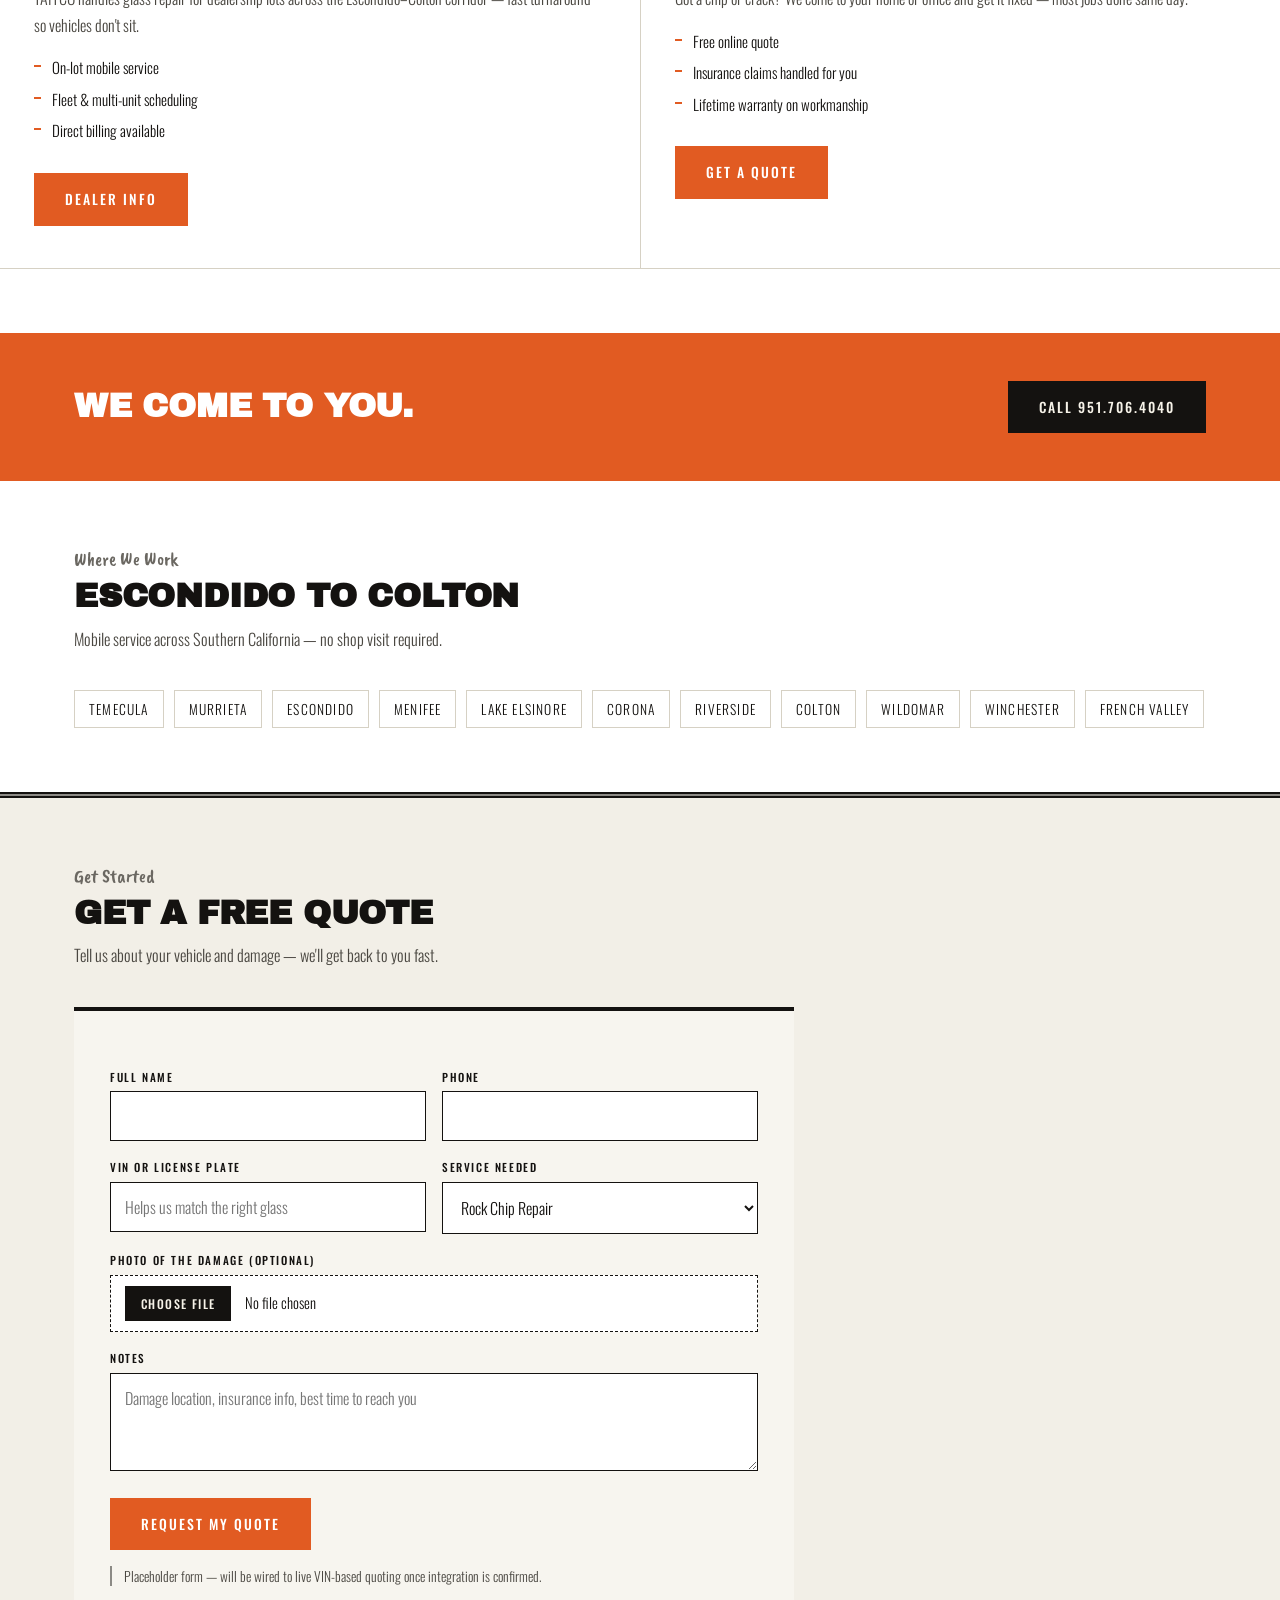
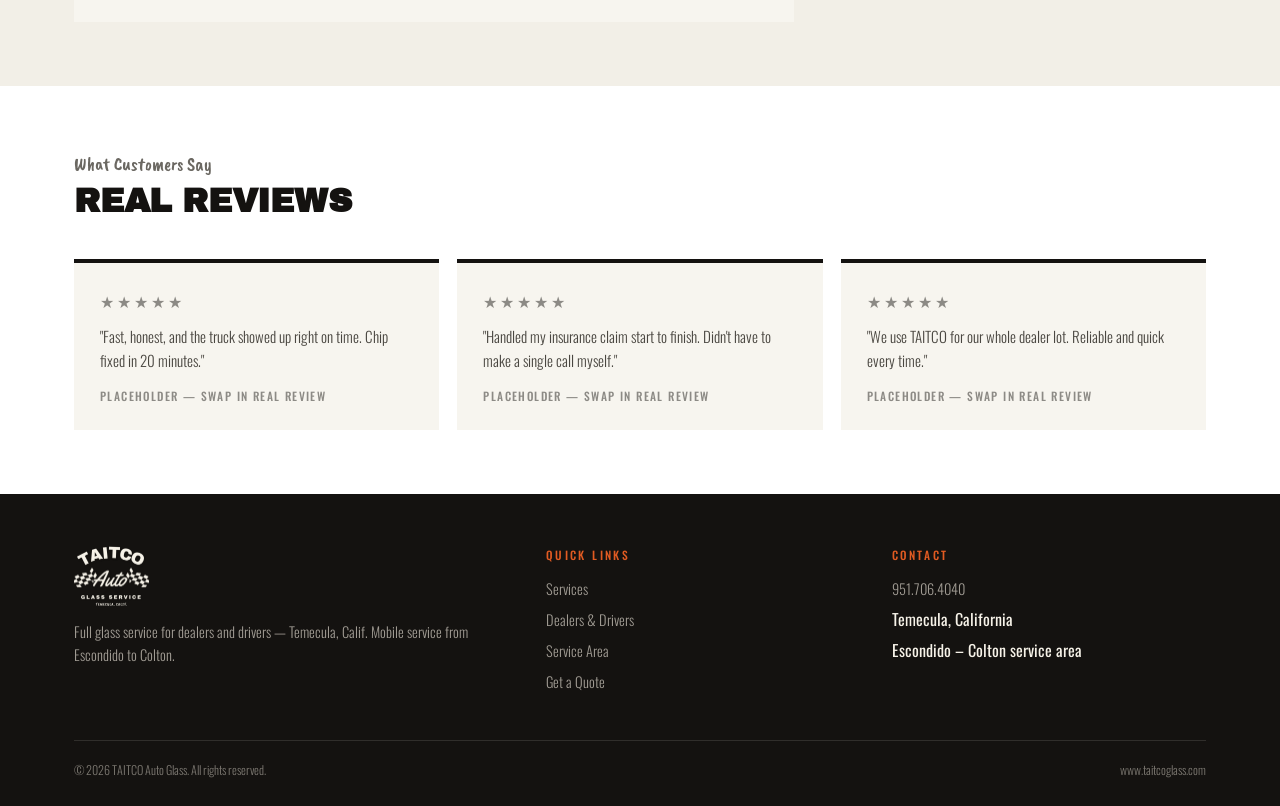
==== commit 55e94d26: "Add damage photo upload field to quote form, styled to match brand" ====
--- a/index.html
+++ b/index.html
@@ -218,6 +218,10 @@
           </div>
         </div>
         <div style="margin-top:18px;">
+          <label for="damage-photo">Photo of the Damage (optional)</label>
+          <input type="file" id="damage-photo" name="damage-photo" accept="image/*" capture="environment">
+        </div>
+        <div style="margin-top:18px;">
           <label for="notes">Notes</label>
           <textarea id="notes" name="notes" rows="3" placeholder="Damage location, insurance info, best time to reach you"></textarea>
         </div>
--- a/css/style.css
+++ b/css/style.css
@@ -318,6 +318,15 @@
   background:var(--fieldBg);color:var(--ink);
 }
 input:focus,select:focus,textarea:focus{outline:2px solid var(--orange);outline-offset:1px}
+input[type="file"]{
+  padding:10px 14px;font-size:.92rem;font-weight:300;
+  border:1px dashed var(--fieldBorder);cursor:pointer;
+}
+input[type="file"]::file-selector-button{
+  font-family:var(--font-body);font-weight:500;font-size:.75rem;text-transform:uppercase;
+  letter-spacing:1.4px;background:var(--ink);color:var(--cream);border:none;
+  padding:9px 16px;margin-right:14px;cursor:pointer;border-radius:0;
+}
 .quote-note{
   margin-top:16px;font-size:.85rem;font-weight:300;color:var(--bodyText);
   border-left:2px solid var(--grey);padding-left:12px;
